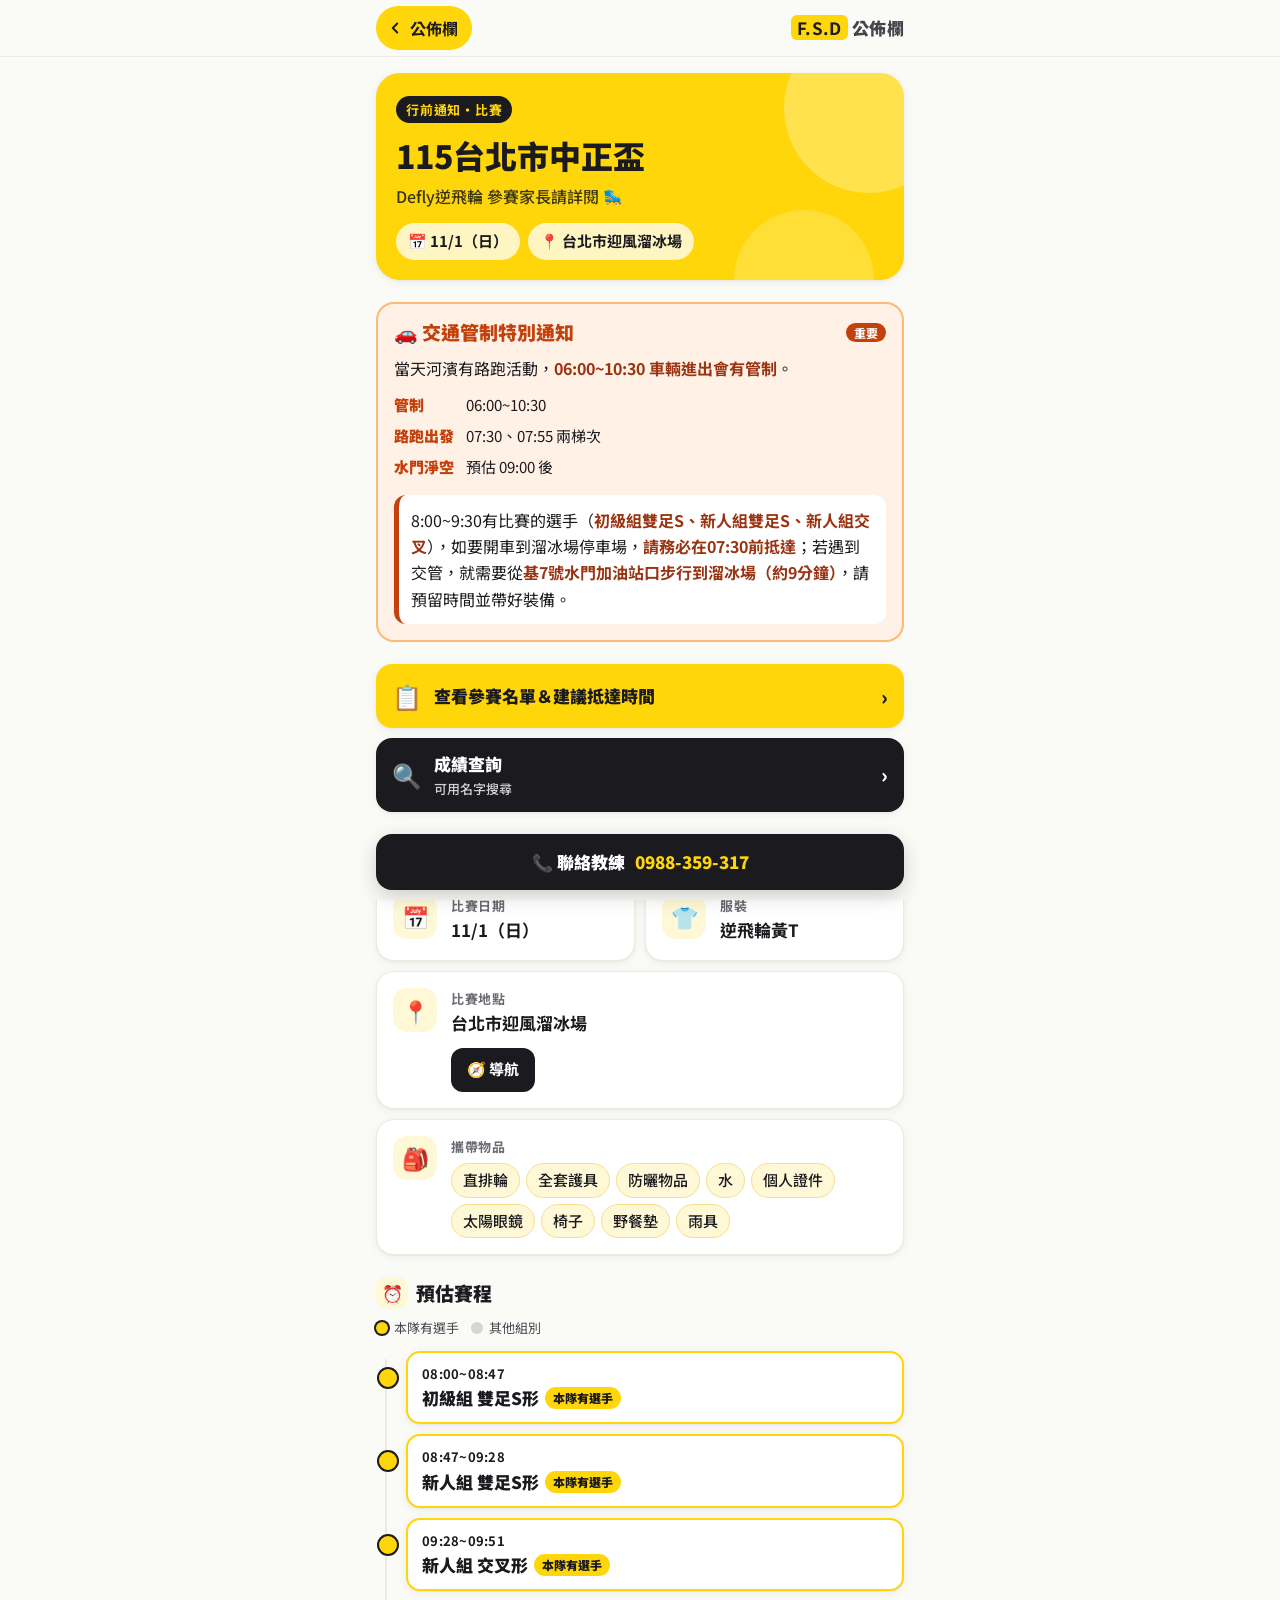
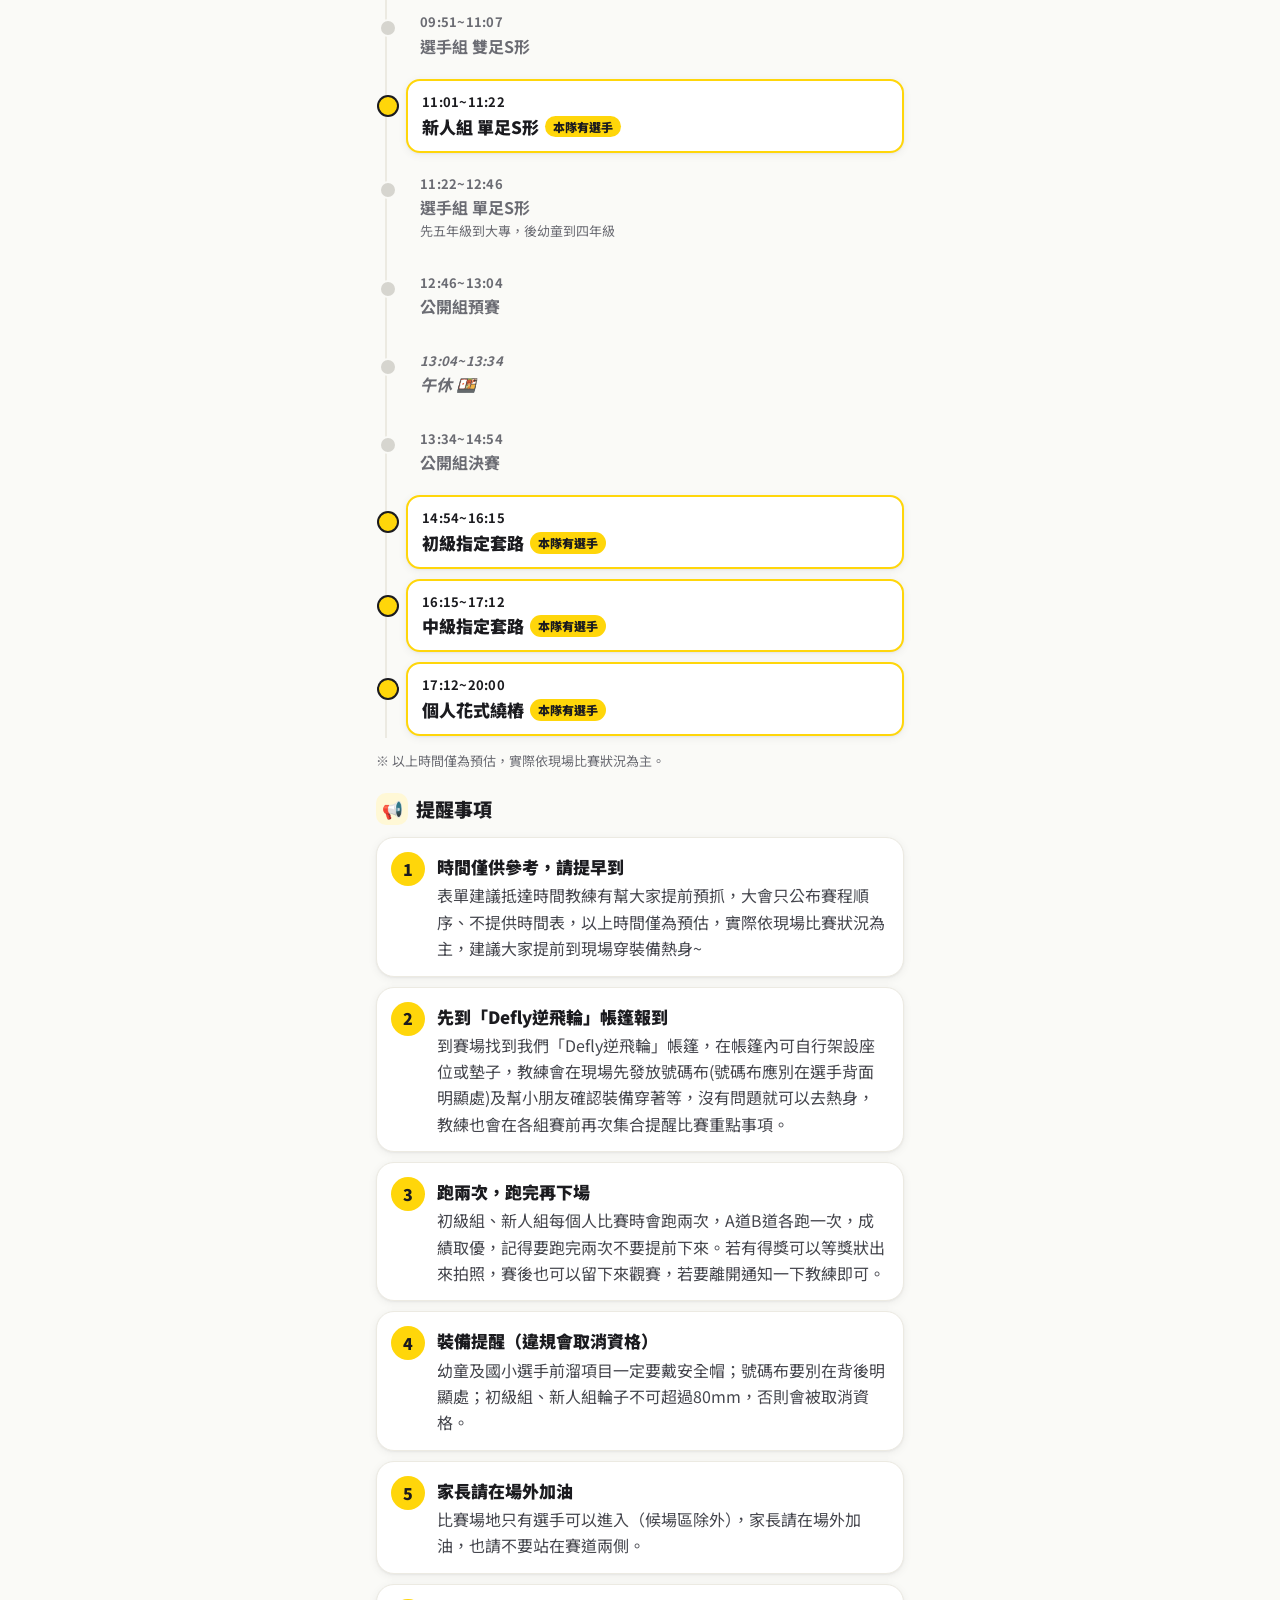
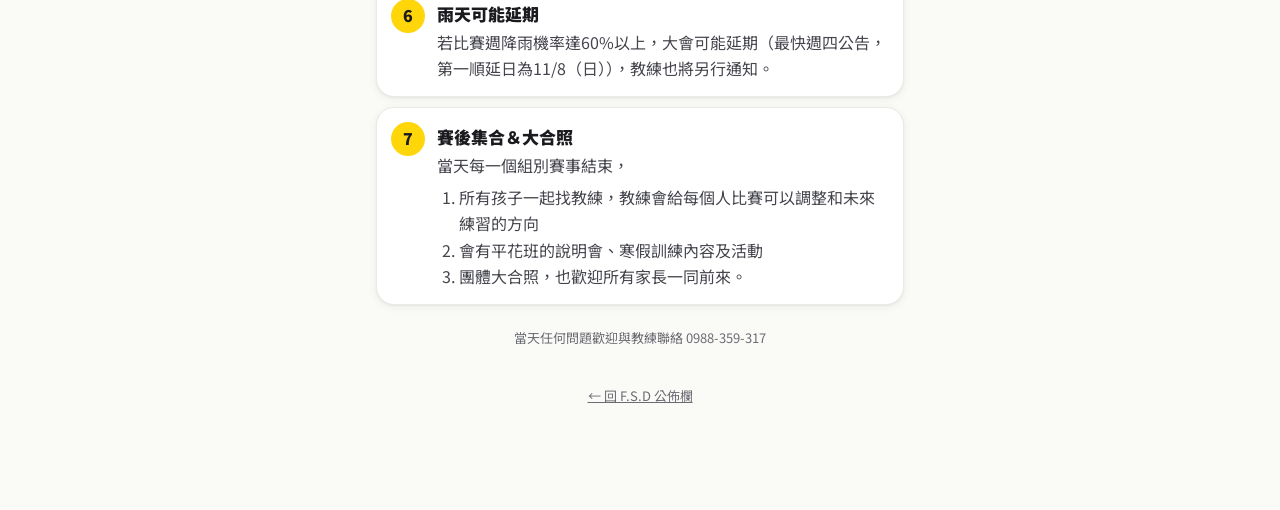
==== notices/2026-11-01-zhongzheng-cup.html @ 72138fc7 "F.S.D 公佈欄 initial site" ====
<!doctype html>
<html lang="zh-Hant-TW">
<head>
<meta charset="utf-8">
<meta name="viewport" content="width=device-width, initial-scale=1, viewport-fit=cover">
<title>115台北市中正盃 行前通知｜F.S.D 公佈欄</title>
<meta name="description" content="11/1（日）台北市迎風溜冰場｜穿逆飛輪黃T｜當天河濱路跑 06:00~10:30 交通管制，早場選手開車請 07:30 前抵達。">
<meta name="theme-color" content="#FFD60A">
<meta property="og:type" content="article">
<meta property="og:site_name" content="F.S.D 公佈欄">
<meta property="og:title" content="115台北市中正盃 行前通知">
<meta property="og:description" content="11/1（日）台北市迎風溜冰場｜穿逆飛輪黃T｜當天河濱路跑 06:00~10:30 交通管制，早場選手開車請 07:30 前抵達。">
<meta property="og:locale" content="zh_TW">
<!--OG_ABS-->
<link rel="preconnect" href="https://fonts.googleapis.com">
<link rel="preconnect" href="https://fonts.gstatic.com" crossorigin>
<link href="https://fonts.googleapis.com/css2?family=Noto+Sans+TC:wght@400;500;700;900&display=swap" rel="stylesheet">
<link rel="stylesheet" href="../assets/style.css">
</head>
<body>
<header class="topbar"><div class="wrap">
  <a class="back" href="../index.html" aria-label="回公佈欄首頁"><svg viewBox="0 0 24 24" fill="none" stroke="currentColor" stroke-width="2.6" stroke-linecap="round" stroke-linejoin="round"><path d="M15 18l-6-6 6-6"/></svg>公佈欄</a>
  <span class="brand"><b>F.S.D</b> 公佈欄</span>
</div></header>

<main class="wrap">
  <div class="hero">
    <span class="eyebrow">行前通知・比賽</span>
    <h1>115台北市中正盃</h1>
    <p class="sub">Defly逆飛輪 參賽家長請詳閱 🛼</p>
    <div class="hero-meta">
      <span class="pill">📅 11/1（日）</span>
      <span class="pill">📍 台北市迎風溜冰場</span>
    </div>
  </div>

  <!-- 交通管制：最緊急，放最上面 -->
  <section class="warn" aria-labelledby="traffic">
    <h2 id="traffic">🚗 交通管制特別通知 <span class="tag">重要</span></h2>
    <p>當天河濱有路跑活動，<strong>06:00~10:30 車輛進出會有管制</strong>。</p>
    <dl class="kv">
      <dt>管制</dt><dd>06:00~10:30</dd>
      <dt>路跑出發</dt><dd>07:30、07:55 兩梯次</dd>
      <dt>水門淨空</dt><dd>預估 09:00 後</dd>
    </dl>
    <div class="hl">
      8:00~9:30有比賽的選手（<strong>初級組雙足S、新人組雙足S、新人組交叉</strong>），如要開車到溜冰場停車場，<strong>請務必在07:30前抵達</strong>；若遇到交管，就需要從<strong>基7號水門加油站口步行到溜冰場（約9分鐘）</strong>，請預留時間並帶好裝備。
    </div>
  </section>

  <section aria-labelledby="links">
    <h2 id="links" class="sr">重要連結</h2>
    <div class="btns">
      <a class="btn btn-y" href="https://tinyurl.com/27fbesbl" target="_blank" rel="noopener"><span class="bi">📋</span><span>查看參賽名單＆建議抵達時間</span><span class="arr">›</span></a>
      <a class="btn btn-d" href="https://raceo.run/competitions/50/results" target="_blank" rel="noopener"><span class="bi">🔍</span><span>成績查詢<small>可用名字搜尋</small></span><span class="arr">›</span></a>
    </div>
  </section>

  <section aria-labelledby="info">
    <h2 id="info" class="sec-title"><span class="ico">ℹ️</span>比賽資訊</h2>
    <div class="info">
      <div class="card"><div class="k">📅</div><div class="body"><div class="lbl">比賽日期</div><div class="val">11/1（日）</div></div></div>
      <div class="card"><div class="k">👕</div><div class="body"><div class="lbl">服裝</div><div class="val">逆飛輪黃T</div></div></div>
      <div class="card wide"><div class="k">📍</div><div class="body"><div class="lbl">比賽地點</div><div class="val">台北市迎風溜冰場</div>
        <a class="mini-btn" href="https://goo.gl/maps/Brc3rs8oGmvjR3W9A" target="_blank" rel="noopener">🧭 導航</a></div></div>
      <div class="card wide"><div class="k">🎒</div><div class="body"><div class="lbl">攜帶物品</div>
        <div class="chips"><span class="chip">直排輪</span><span class="chip">全套護具</span><span class="chip">防曬物品</span><span class="chip">水</span><span class="chip">個人證件</span><span class="chip">太陽眼鏡</span><span class="chip">椅子</span><span class="chip">野餐墊</span><span class="chip">雨具</span></div></div></div>
    </div>
  </section>

  <section aria-labelledby="sched">
    <h2 id="sched" class="sec-title"><span class="ico">⏰</span>預估賽程</h2>
    <div class="legend"><span><i class="dot on"></i>本隊有選手</span><span><i class="dot"></i>其他組別</span></div>
    <ol class="tl">
      <li class="on"><div class="ev"><div class="time">08:00~08:47</div><div class="name">初級組 雙足S形<span class="badge">本隊有選手</span></div></div></li>
      <li class="on"><div class="ev"><div class="time">08:47~09:28</div><div class="name">新人組 雙足S形<span class="badge">本隊有選手</span></div></div></li>
      <li class="on"><div class="ev"><div class="time">09:28~09:51</div><div class="name">新人組 交叉形<span class="badge">本隊有選手</span></div></div></li>
      <li><div class="ev"><div class="time">09:51~11:07</div><div class="name">選手組 雙足S形</div></div></li>
      <li class="on"><div class="ev"><div class="time">11:01~11:22</div><div class="name">新人組 單足S形<span class="badge">本隊有選手</span></div></div></li>
      <li><div class="ev"><div class="time">11:22~12:46</div><div class="name">選手組 單足S形</div><div class="note">先五年級到大專，後幼童到四年級</div></div></li>
      <li><div class="ev"><div class="time">12:46~13:04</div><div class="name">公開組預賽</div></div></li>
      <li class="break"><div class="ev"><div class="time">13:04~13:34</div><div class="name">午休 🍱</div></div></li>
      <li><div class="ev"><div class="time">13:34~14:54</div><div class="name">公開組決賽</div></div></li>
      <li class="on"><div class="ev"><div class="time">14:54~16:15</div><div class="name">初級指定套路<span class="badge">本隊有選手</span></div></div></li>
      <li class="on"><div class="ev"><div class="time">16:15~17:12</div><div class="name">中級指定套路<span class="badge">本隊有選手</span></div></div></li>
      <li class="on"><div class="ev"><div class="time">17:12~20:00</div><div class="name">個人花式繞樁<span class="badge">本隊有選手</span></div></div></li>
    </ol>
    <p class="fine">※ 以上時間僅為預估，實際依現場比賽狀況為主。</p>
  </section>

  <section aria-labelledby="rem">
    <h2 id="rem" class="sec-title"><span class="ico">📢</span>提醒事項</h2>
    <ol class="rem">
      <li><span class="n">1</span><div><h3>時間僅供參考，請提早到</h3><p>表單建議抵達時間教練有幫大家提前預抓，大會只公布賽程順序、不提供時間表，以上時間僅為預估，實際依現場比賽狀況為主，建議大家提前到現場穿裝備熱身~</p></div></li>
      <li><span class="n">2</span><div><h3>先到「Defly逆飛輪」帳篷報到</h3><p>到賽場找到我們「Defly逆飛輪」帳篷，在帳篷內可自行架設座位或墊子，教練會在現場先發放號碼布(號碼布應別在選手背面明顯處)及幫小朋友確認裝備穿著等，沒有問題就可以去熱身，教練也會在各組賽前再次集合提醒比賽重點事項。</p></div></li>
      <li><span class="n">3</span><div><h3>跑兩次，跑完再下場</h3><p>初級組、新人組每個人比賽時會跑兩次，A道B道各跑一次，成績取優，記得要跑完兩次不要提前下來。若有得獎可以等獎狀出來拍照，賽後也可以留下來觀賽，若要離開通知一下教練即可。</p></div></li>
      <li><span class="n">4</span><div><h3>裝備提醒（違規會取消資格）</h3><p>幼童及國小選手前溜項目一定要戴安全帽；號碼布要別在背後明顯處；初級組、新人組輪子不可超過80mm，否則會被取消資格。</p></div></li>
      <li><span class="n">5</span><div><h3>家長請在場外加油</h3><p>比賽場地只有選手可以進入（候場區除外），家長請在場外加油，也請不要站在賽道兩側。</p></div></li>
      <li><span class="n">6</span><div><h3>雨天可能延期</h3><p>若比賽週降雨機率達60%以上，大會可能延期（最快週四公告，第一順延日為11/8（日）），教練也將另行通知。</p></div></li>
      <li><span class="n">7</span><div><h3>賽後集合＆大合照</h3><p>當天每一個組別賽事結束，</p><ol><li>所有孩子一起找教練，教練會給每個人比賽可以調整和未來練習的方向</li><li>會有平花班的說明會、寒假訓練內容及活動</li><li>團體大合照，也歡迎所有家長一同前來。</li></ol></div></li>
    </ol>
  </section>

  <p class="fine" style="text-align:center">當天任何問題歡迎與教練聯絡 0988-359-317</p>
  <footer><a href="../index.html">← 回 F.S.D 公佈欄</a></footer>
</main>

<div class="callbar"><a href="tel:0988359317">📞 聯絡教練 <span>0988-359-317</span></a></div>
</body>
</html>
---- assets/style.css ----
/* F.S.D 公佈欄 — shared styles (mobile-first) */
:root{
  --y:#FFD60A; --y2:#FFE866; --y-soft:#FFF8D6; --ink:#1B1B1F; --ink2:#45464D; --muted:#6B6C73;
  --bg:#FAFAF7; --card:#fff; --line:#ECEAE2; --warn:#C2410C; --warn-bg:#FFF1E6; --warn-line:#FDBA74;
  --r:18px; --shadow:0 2px 10px rgba(27,27,31,.06),0 1px 2px rgba(27,27,31,.05);
}
*{box-sizing:border-box}
html{-webkit-text-size-adjust:100%}
body{margin:0;font-family:"Noto Sans TC",-apple-system,"PingFang TC","Microsoft JhengHei",sans-serif;
  background:var(--bg);color:var(--ink);line-height:1.65;font-size:16px;padding-bottom:96px}
a{color:inherit}
.wrap{max-width:560px;margin:0 auto;padding:0 16px}
h1,h2,h3{line-height:1.3;margin:0}
.sr{position:absolute;width:1px;height:1px;overflow:hidden;clip:rect(0 0 0 0)}

/* top bar */
.topbar{position:sticky;top:0;z-index:20;background:rgba(250,250,247,.92);backdrop-filter:blur(8px);
  -webkit-backdrop-filter:blur(8px);border-bottom:1px solid var(--line)}
.topbar .wrap{display:flex;align-items:center;gap:10px;height:56px}
.back{display:inline-flex;align-items:center;gap:6px;text-decoration:none;font-weight:700;
  min-height:44px;padding:0 14px 0 10px;border-radius:999px;background:var(--y);color:var(--ink)}
.back svg{width:18px;height:18px}
.brand{font-weight:900;letter-spacing:.02em;font-size:17px;margin-left:auto;color:var(--ink2)}
.brand b{background:var(--y);padding:0 6px;border-radius:6px;color:var(--ink)}

/* hero */
.hero{margin:16px 0;background:var(--y);border-radius:24px;padding:22px 20px 20px;position:relative;overflow:hidden;box-shadow:var(--shadow)}
.hero:after{content:"";position:absolute;right:-50px;top:-50px;width:170px;height:170px;border-radius:50%;
  background:rgba(255,255,255,.28)}
.hero:before{content:"";position:absolute;right:30px;bottom:-70px;width:140px;height:140px;border-radius:50%;
  background:rgba(255,255,255,.18)}
.hero>*{position:relative;z-index:1}
.eyebrow{display:inline-block;font-size:13px;font-weight:700;background:var(--ink);color:var(--y);
  padding:3px 10px;border-radius:999px;letter-spacing:.06em}
.hero h1{font-size:28px;font-weight:900;margin:12px 0 6px}
.hero .sub{font-weight:500;color:#3a3510;margin:0}
.hero-meta{display:flex;flex-wrap:wrap;gap:8px;margin-top:14px}
.pill{display:inline-flex;align-items:center;gap:6px;background:rgba(255,255,255,.75);border-radius:999px;
  padding:6px 12px;font-weight:700;font-size:15px}

/* sections */
section{margin:22px 0}
.sec-title{display:flex;align-items:center;gap:8px;font-size:19px;font-weight:900;margin:0 0 12px}
.sec-title .ico{width:32px;height:32px;display:grid;place-items:center;border-radius:10px;background:var(--y-soft);font-size:17px}
.card{background:var(--card);border:1px solid var(--line);border-radius:var(--r);padding:16px;box-shadow:var(--shadow)}

/* info grid */
.info{display:grid;gap:10px}
.info .card{display:flex;gap:14px;align-items:flex-start}
.info .k{flex:0 0 auto;width:44px;height:44px;border-radius:14px;background:var(--y-soft);display:grid;place-items:center;font-size:22px}
.info .lbl{font-size:13px;color:var(--muted);font-weight:700;letter-spacing:.04em}
.info .val{font-size:17px;font-weight:700}
.info .body{flex:1;min-width:0}
.chips{display:flex;flex-wrap:wrap;gap:6px;margin-top:6px}
.chip{background:var(--y-soft);border:1px solid #F5E08A;border-radius:999px;padding:4px 11px;font-size:15px;font-weight:500}
.mini-btn{display:inline-flex;align-items:center;justify-content:center;gap:6px;margin-top:10px;min-height:44px;
  padding:0 16px;border-radius:12px;background:var(--ink);color:#fff;text-decoration:none;font-weight:700;font-size:15px}

/* big buttons */
.btns{display:grid;gap:10px}
.btn{display:flex;align-items:center;gap:12px;min-height:64px;padding:12px 16px;border-radius:16px;text-decoration:none;
  font-weight:900;font-size:17px;box-shadow:var(--shadow)}
.btn small{display:block;font-weight:500;font-size:13px;opacity:.8}
.btn .bi{font-size:24px}
.btn .arr{margin-left:auto;font-size:20px}
.btn-y{background:var(--y);color:var(--ink)}
.btn-d{background:var(--ink);color:#fff}

/* warning */
.warn{background:var(--warn-bg);border:2px solid var(--warn-line);border-radius:var(--r);padding:16px;}
.warn h2{color:var(--warn);font-size:19px;font-weight:900;display:flex;gap:8px;align-items:center}
.warn .tag{display:inline-block;background:var(--warn);color:#fff;font-size:12px;font-weight:700;padding:2px 8px;border-radius:999px;margin-left:auto;white-space:nowrap}
.warn p{margin:10px 0 0}
.warn .hl{background:#fff;border-radius:12px;padding:12px;margin-top:12px;border-left:5px solid var(--warn)}
.warn strong{color:#9A3412}
.kv{display:grid;grid-template-columns:auto 1fr;gap:6px 12px;margin-top:12px;font-size:15px}
.kv dt{font-weight:900;color:var(--warn)}
.kv dd{margin:0}

/* timeline */
.legend{display:flex;gap:12px;flex-wrap:wrap;font-size:13px;color:var(--ink2);margin:-4px 0 12px}
.legend span{display:inline-flex;align-items:center;gap:6px}
.dot{width:12px;height:12px;border-radius:50%;display:inline-block;background:#D6D5CF}
.dot.on{background:var(--y);box-shadow:0 0 0 2px var(--ink)}
.tl{list-style:none;margin:0;padding:0;position:relative}
.tl:before{content:"";position:absolute;left:9px;top:8px;bottom:8px;width:2px;background:var(--line)}
.tl li{position:relative;padding:0 0 10px 30px}
.tl li:before{content:"";position:absolute;left:3px;top:18px;width:14px;height:14px;border-radius:50%;background:#D6D5CF;border:2px solid var(--bg)}
.tl .ev{border-radius:14px;padding:10px 14px;background:transparent;color:var(--muted)}
.tl .time{font-variant-numeric:tabular-nums;font-size:13px;font-weight:700;letter-spacing:.02em}
.tl .name{font-weight:700;font-size:16px}
.tl .note{font-size:13px}
.tl li.on:before{background:var(--y);box-shadow:0 0 0 2px var(--ink);border-color:var(--y)}
.tl li.on .ev{background:#fff;border:2px solid var(--y);color:var(--ink);box-shadow:var(--shadow)}
.tl li.on .name{font-size:17px;font-weight:900}
.tl .badge{display:inline-block;margin-left:6px;vertical-align:2px;font-size:12px;font-weight:900;background:var(--y);color:var(--ink);padding:1px 8px;border-radius:999px}
.tl li.break .ev{font-style:italic}
.fine{font-size:13px;color:var(--muted);margin-top:4px}

/* reminders */
.rem{list-style:none;padding:0;margin:0;display:grid;gap:10px}
.rem>li{display:flex;gap:12px;background:#fff;border:1px solid var(--line);border-radius:var(--r);padding:14px;box-shadow:var(--shadow)}
.rem .n{flex:0 0 auto;width:34px;height:34px;border-radius:50%;background:var(--y);font-weight:900;display:grid;place-items:center}
.rem h3{font-size:17px;font-weight:900;margin:4px 0 4px}
.rem p{margin:0;color:var(--ink2)}
.rem ol{margin:6px 0 0;padding-left:1.4em;color:var(--ink2)}

/* sticky call */
.callbar{position:fixed;left:0;right:0;bottom:0;z-index:30;padding:10px 16px calc(10px + env(safe-area-inset-bottom));
  background:linear-gradient(to top,var(--bg) 70%,rgba(250,250,247,0))}
.callbar a{max-width:528px;margin:0 auto;display:flex;align-items:center;justify-content:center;gap:10px;min-height:56px;border-radius:16px;
  background:var(--ink);color:#fff;text-decoration:none;font-weight:900;font-size:17px;box-shadow:0 6px 20px rgba(0,0,0,.18)}
.callbar a span{color:var(--y)}

footer{text-align:center;color:var(--muted);font-size:13px;padding:24px 0 8px}

/* home: notice list */
.home-hero{margin:16px 0 8px;background:var(--y);border-radius:24px;padding:24px 20px;position:relative;overflow:hidden;box-shadow:var(--shadow)}
.home-hero:after{content:"";position:absolute;right:-40px;top:-60px;width:180px;height:180px;border-radius:50%;background:rgba(255,255,255,.3)}
.home-hero>*{position:relative;z-index:1}
.home-hero h1{font-size:32px;font-weight:900;letter-spacing:.02em}
.home-hero p{margin:6px 0 0;font-weight:500;color:#3a3510}
.filters{display:flex;gap:8px;overflow-x:auto;padding:4px 0 6px;margin:14px 0 4px;scrollbar-width:none}
.filters button{flex:0 0 auto;min-height:40px;padding:0 16px;border-radius:999px;border:1px solid var(--line);background:#fff;
  font:inherit;font-weight:700;font-size:15px;color:var(--ink2);cursor:pointer}
.filters button[aria-pressed="true"]{background:var(--ink);color:#fff;border-color:var(--ink)}
.list{display:grid;gap:12px;margin-top:8px}
.item{display:block;text-decoration:none;background:#fff;border:1px solid var(--line);border-radius:var(--r);padding:16px;box-shadow:var(--shadow);position:relative}
.item:active{transform:scale(.99)}
.item .row{display:flex;align-items:center;gap:8px;flex-wrap:wrap}
.item time{font-size:14px;font-weight:700;color:var(--ink2);font-variant-numeric:tabular-nums}
.cat{font-size:12px;font-weight:900;padding:2px 10px;border-radius:999px;background:var(--y);color:var(--ink)}
.cat.活動{background:#DCFCE7;color:#14532D}
.cat.公告{background:#E0E7FF;color:#1E1B4B}
.new{font-size:12px;font-weight:900;color:#fff;background:var(--warn);padding:2px 8px;border-radius:999px}
.item h2{font-size:19px;font-weight:900;margin:8px 0 4px}
.item p{margin:0;color:var(--ink2);font-size:15px}
.item .more{display:inline-flex;margin-top:10px;font-weight:900;font-size:15px;border-bottom:3px solid var(--y)}
.item.past{opacity:.72}
.empty{text-align:center;color:var(--muted);padding:30px 0}
@media (min-width:480px){.hero h1{font-size:32px}.info{grid-template-columns:1fr 1fr}.info .wide{grid-column:1/-1}}
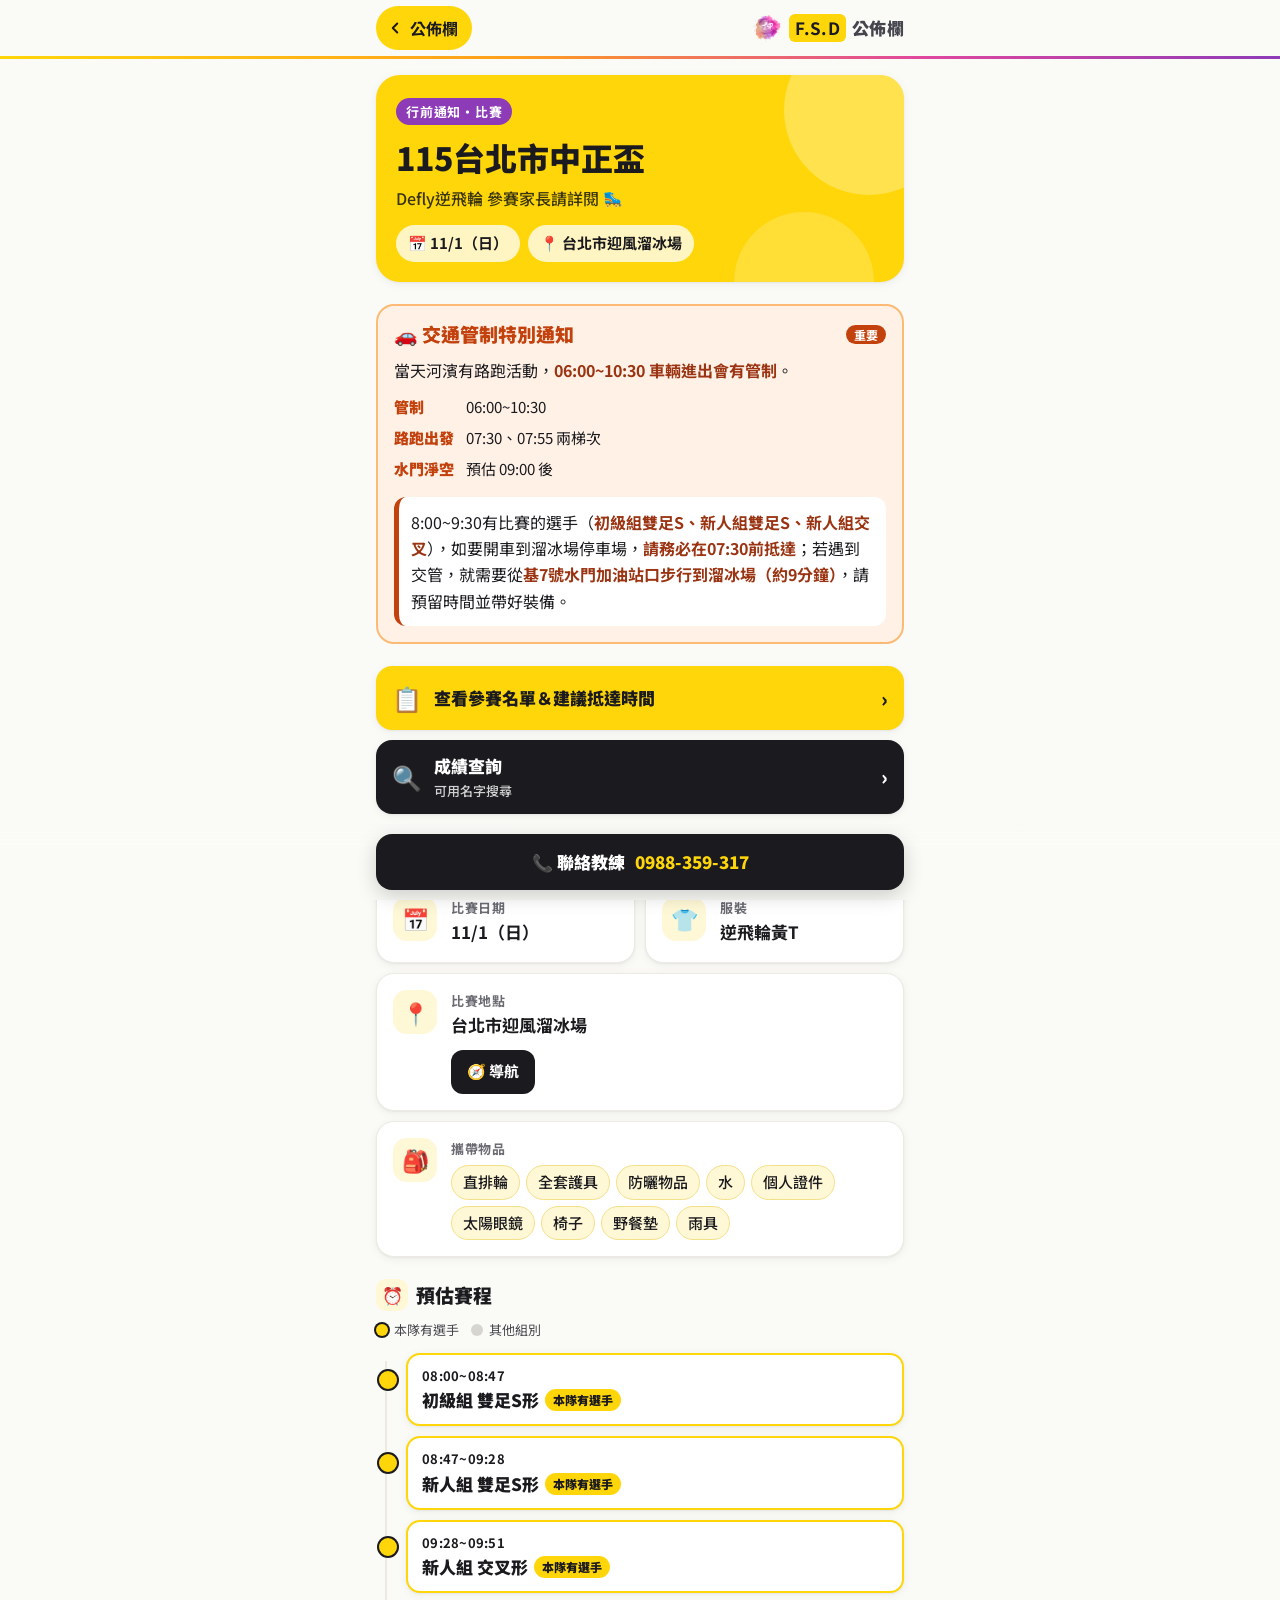
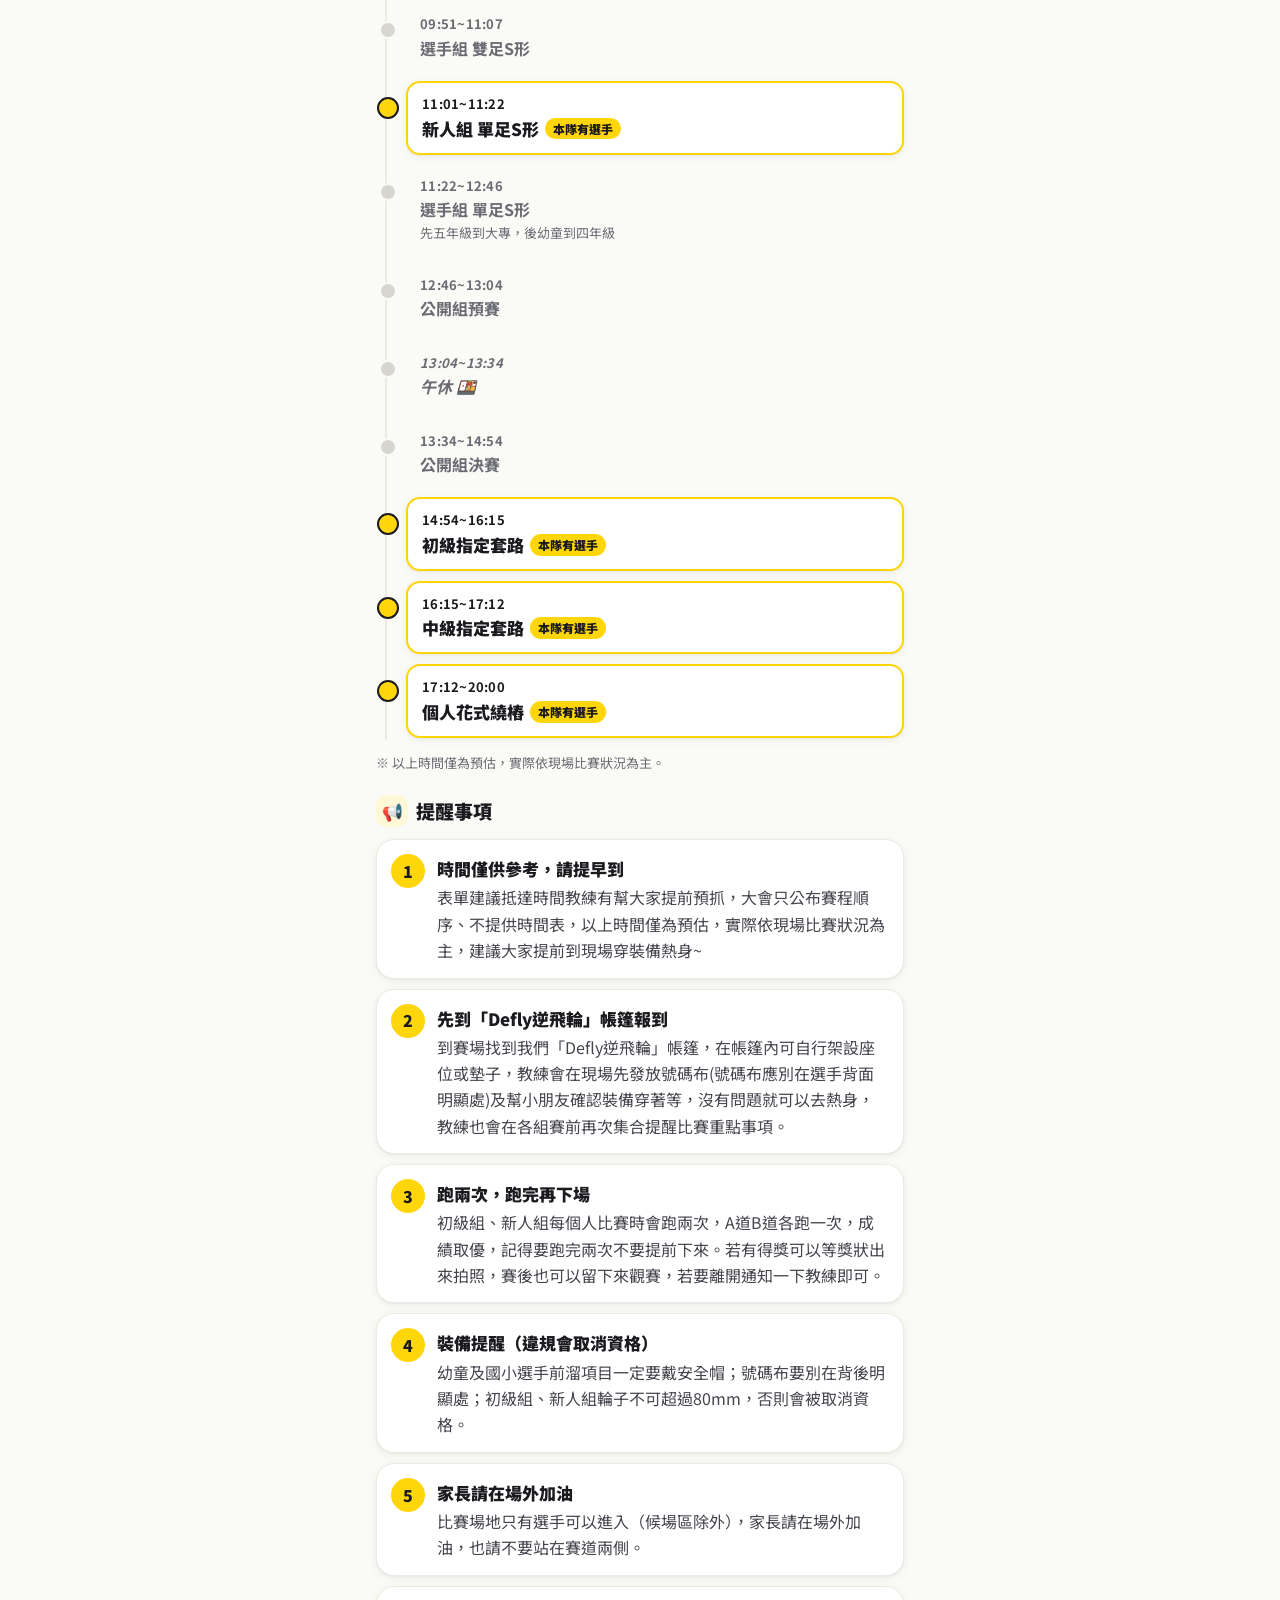
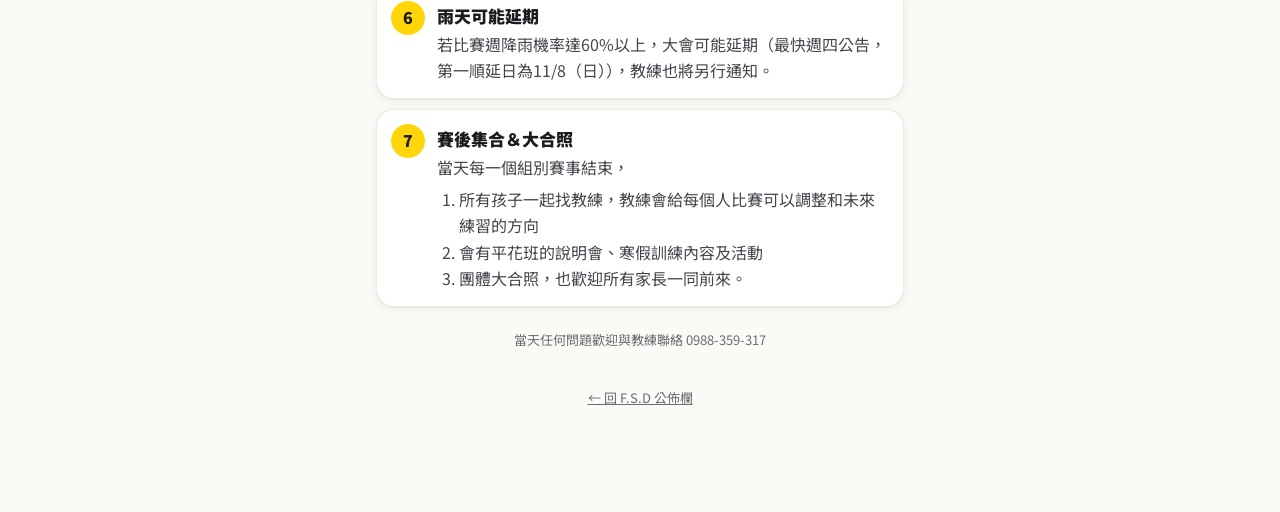
==== commit cec307df: "Add logo, team photo, OG image, purple/pink accents" ====
--- a/notices/2026-11-01-zhongzheng-cup.html
+++ b/notices/2026-11-01-zhongzheng-cup.html
@@ -15,12 +15,18 @@
 <link rel="preconnect" href="https://fonts.googleapis.com">
 <link rel="preconnect" href="https://fonts.gstatic.com" crossorigin>
 <link href="https://fonts.googleapis.com/css2?family=Noto+Sans+TC:wght@400;500;700;900&display=swap" rel="stylesheet">
+<meta property="og:image" content="../assets/og.jpg">
+<meta property="og:image:width" content="1200">
+<meta property="og:image:height" content="630">
+<link rel="icon" href="../favicon.ico" sizes="any">
+<link rel="icon" type="image/png" sizes="32x32" href="../assets/favicon-32.png">
+<link rel="apple-touch-icon" href="../assets/apple-touch-icon.png">
 <link rel="stylesheet" href="../assets/style.css">
 </head>
 <body>
 <header class="topbar"><div class="wrap">
   <a class="back" href="../index.html" aria-label="回公佈欄首頁"><svg viewBox="0 0 24 24" fill="none" stroke="currentColor" stroke-width="2.6" stroke-linecap="round" stroke-linejoin="round"><path d="M15 18l-6-6 6-6"/></svg>公佈欄</a>
-  <span class="brand"><b>F.S.D</b> 公佈欄</span>
+  <span class="brand"><img src="../assets/logo-192.png" alt="" width="34" height="34"><b>F.S.D</b> 公佈欄</span>
 </div></header>
 
 <main class="wrap">
--- a/assets/style.css
+++ b/assets/style.css
@@ -2,6 +2,7 @@
 :root{
   --y:#FFD60A; --y2:#FFE866; --y-soft:#FFF8D6; --ink:#1B1B1F; --ink2:#45464D; --muted:#6B6C73;
   --bg:#FAFAF7; --card:#fff; --line:#ECEAE2; --warn:#C2410C; --warn-bg:#FFF1E6; --warn-line:#FDBA74;
+  --p:#8E3BB8; --pk:#D9468F; --p-soft:#F6ECFB; --grad:linear-gradient(90deg,#FFD60A,#FF9F1C 40%,#E0479E 72%,#8E3BB8);
   --r:18px; --shadow:0 2px 10px rgba(27,27,31,.06),0 1px 2px rgba(27,27,31,.05);
 }
 *{box-sizing:border-box}
@@ -139,3 +140,33 @@
 .item.past{opacity:.72}
 .empty{text-align:center;color:var(--muted);padding:30px 0}
 @media (min-width:480px){.hero h1{font-size:32px}.info{grid-template-columns:1fr 1fr}.info .wide{grid-column:1/-1}}
+
+/* ---- logo / photo additions ---- */
+.brand{display:inline-flex;align-items:center;gap:6px}
+.brand img{width:34px;height:34px}
+.topbar{border-bottom:0}
+.topbar:after{content:"";display:block;height:3px;background:var(--grad)}
+.site-head{display:flex;align-items:center;gap:14px;padding:18px 0 10px}
+.site-head img{width:84px;height:84px;flex:0 0 auto;filter:drop-shadow(0 3px 8px rgba(142,59,184,.25))}
+.site-head h1{font-size:30px;font-weight:900;letter-spacing:.02em}
+.site-head h1 b{background:var(--y);padding:0 8px;border-radius:8px;box-decoration-break:clone}
+.site-head p{margin:4px 0 0;color:var(--ink2);font-weight:500;font-size:15px}
+.site-head .team{display:inline-block;font-size:12px;font-weight:900;letter-spacing:.06em;color:#fff;background:var(--p);padding:2px 10px;border-radius:999px;margin-bottom:4px}
+.photo{position:relative;margin:6px 0 4px;border-radius:22px;overflow:hidden;box-shadow:0 8px 24px rgba(27,27,31,.14);aspect-ratio:16/9;background:#eee}
+.photo img{display:block;width:100%;height:100%;object-fit:cover}
+.photo:after{content:"";position:absolute;inset:0;background:linear-gradient(0deg,rgba(30,12,40,.55),rgba(30,12,40,0) 45%)}
+.photo figcaption{position:absolute;left:14px;bottom:12px;z-index:1;color:#fff;font-weight:900;font-size:16px;display:flex;align-items:center;gap:8px;text-shadow:0 1px 6px rgba(0,0,0,.4)}
+.photo figcaption i{display:inline-block;width:10px;height:10px;border-radius:50%;background:var(--y);box-shadow:0 0 0 3px rgba(255,214,10,.35)}
+.photo .bar{position:absolute;left:0;right:0;bottom:0;height:5px;background:var(--grad);z-index:1}
+.sec-h{font-size:18px;font-weight:900;margin:22px 0 0;display:flex;align-items:center;gap:8px}
+.sec-h:before{content:"";width:6px;height:20px;border-radius:3px;background:var(--grad)}
+.filters button[aria-pressed="true"]{background:var(--p);border-color:var(--p)}
+.cat.比賽{background:var(--y);color:var(--ink)}
+.new{background:var(--pk)}
+.item{border-left:5px solid var(--y)}
+.item.活動{border-left-color:var(--pk)}
+.item .more{border-bottom-color:var(--pk)}
+.hero .eyebrow{background:var(--p);color:#fff}
+.site-head{padding:16px 0 4px;gap:10px}
+.site-head img{width:96px;height:96px;margin-left:-6px}
+.tagline{margin:0 0 12px;color:var(--ink2);font-weight:500;font-size:15px}
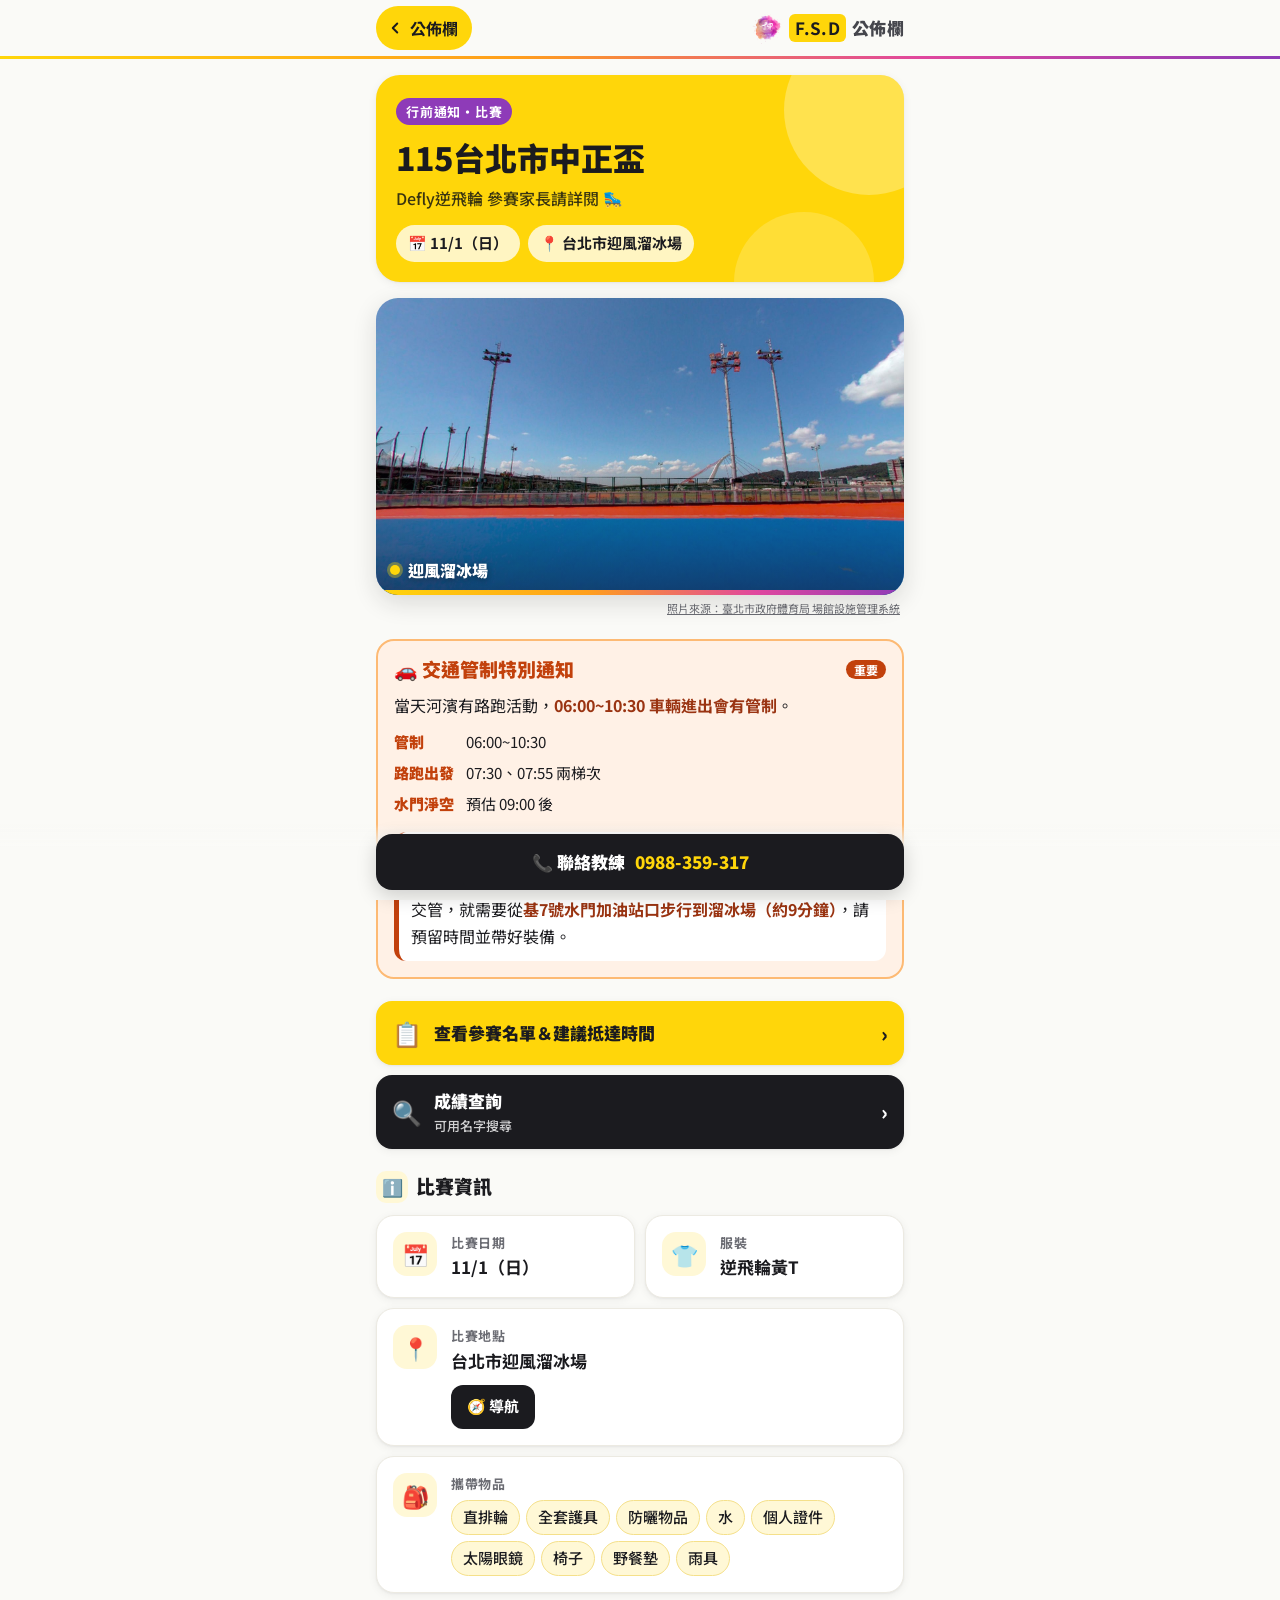
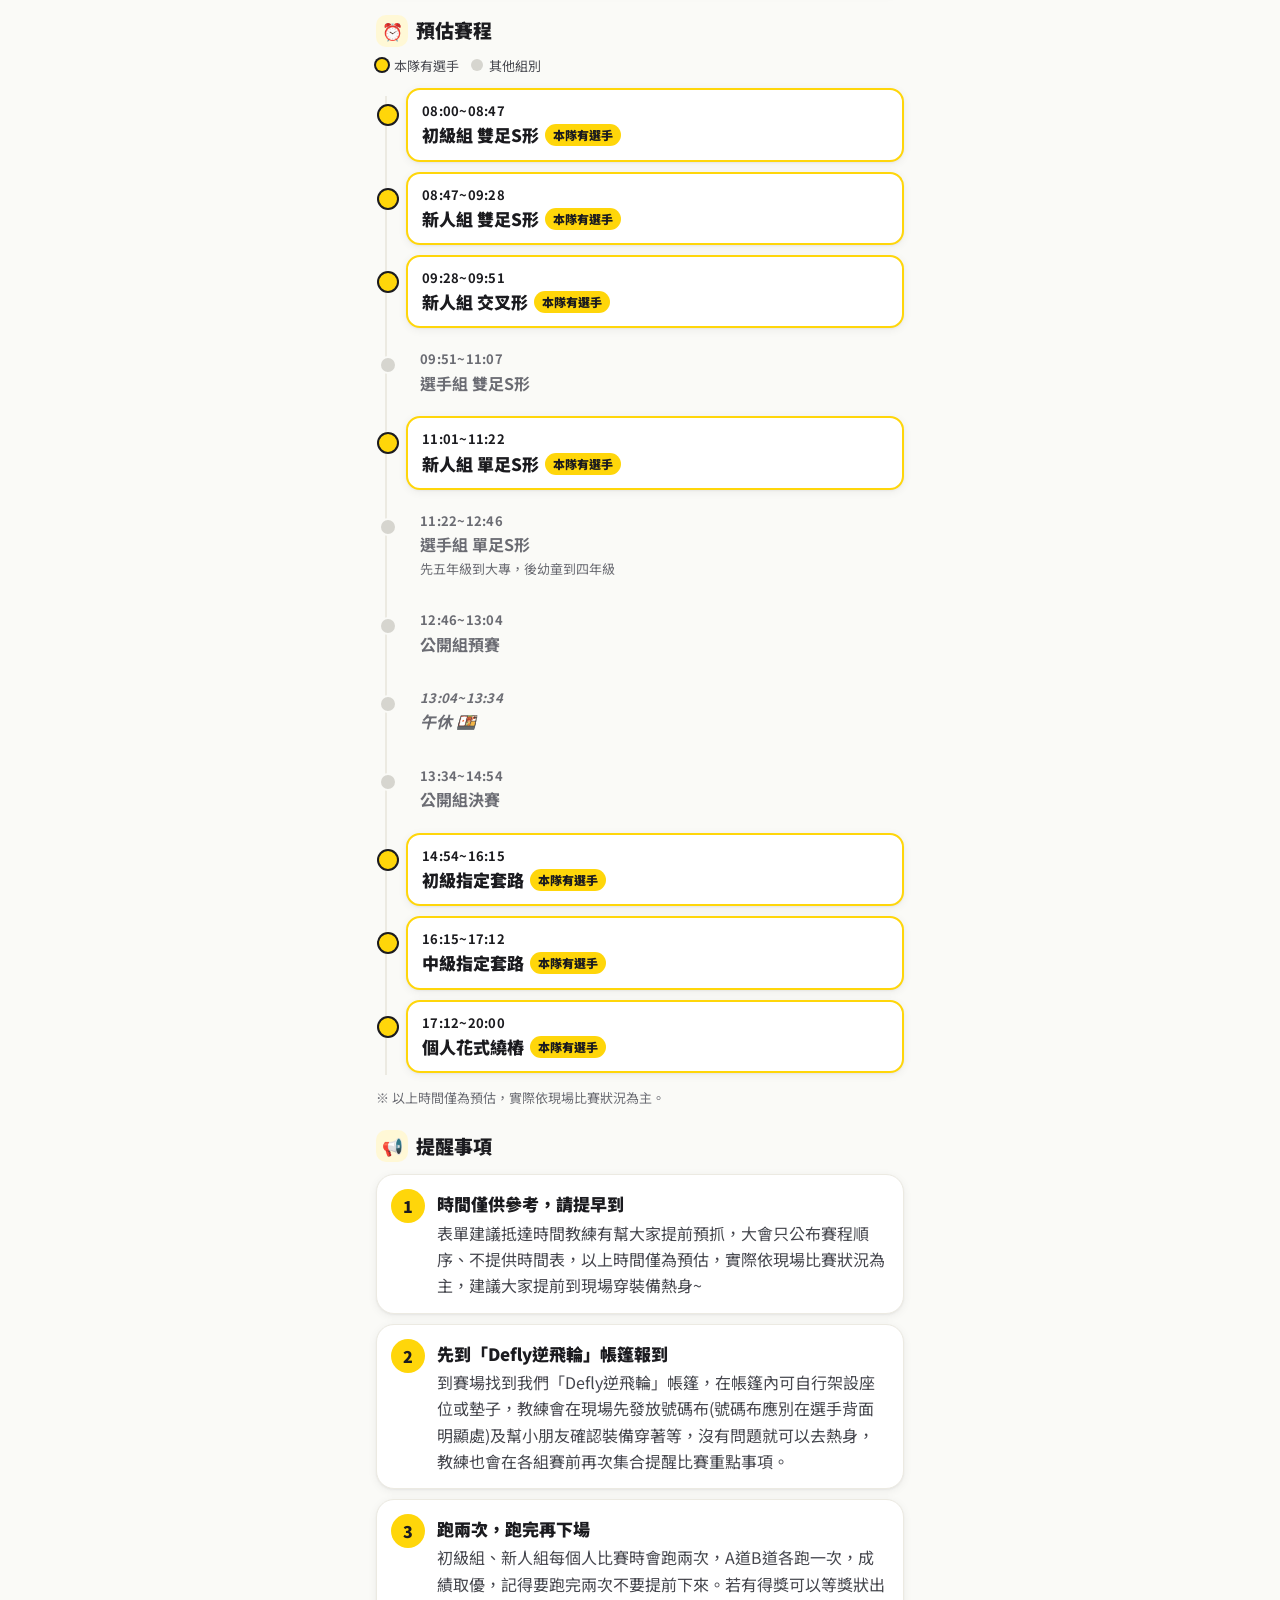
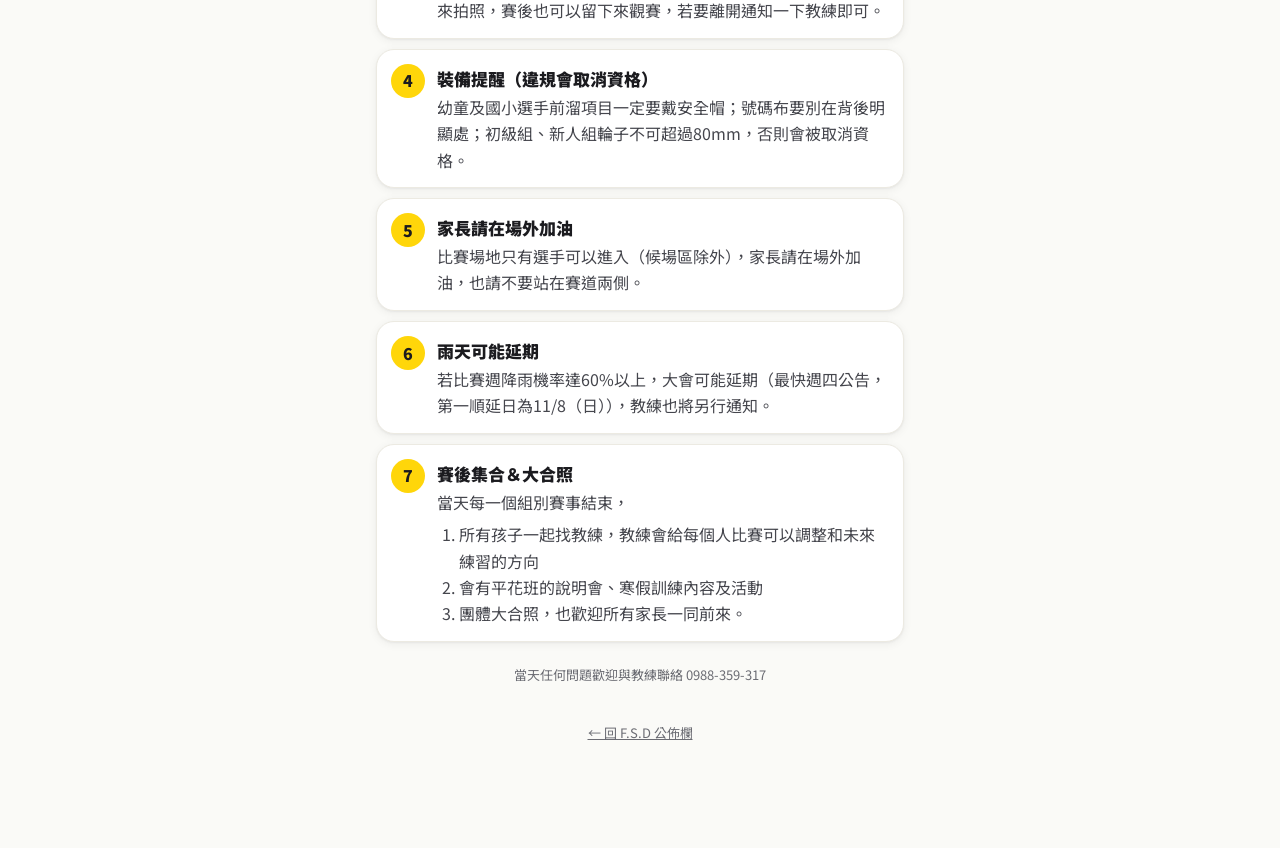
==== commit 06f524c8: "Update F.S.D 公佈欄" ====
--- a/notices/2026-11-01-zhongzheng-cup.html
+++ b/notices/2026-11-01-zhongzheng-cup.html
@@ -11,11 +11,11 @@
 <meta property="og:title" content="115台北市中正盃 行前通知">
 <meta property="og:description" content="11/1（日）台北市迎風溜冰場｜穿逆飛輪黃T｜當天河濱路跑 06:00~10:30 交通管制，早場選手開車請 07:30 前抵達。">
 <meta property="og:locale" content="zh_TW">
-<!--OG_ABS-->
+<meta property="og:url" content="https://wayneking66.github.io/fsd-board/notices/2026-11-01-zhongzheng-cup.html"><!--OG_ABS-->
 <link rel="preconnect" href="https://fonts.googleapis.com">
 <link rel="preconnect" href="https://fonts.gstatic.com" crossorigin>
 <link href="https://fonts.googleapis.com/css2?family=Noto+Sans+TC:wght@400;500;700;900&display=swap" rel="stylesheet">
-<meta property="og:image" content="../assets/og.jpg">
+<meta property="og:image" content="https://wayneking66.github.io/fsd-board/assets/og.jpg">
 <meta property="og:image:width" content="1200">
 <meta property="og:image:height" content="630">
 <link rel="icon" href="../favicon.ico" sizes="any">
@@ -39,6 +39,10 @@
       <span class="pill">📍 台北市迎風溜冰場</span>
     </div>
   </div>
+  <!--BANNER-->
+  <figure class="photo venue"><img src="../assets/venue-yingfeng.jpg" alt="迎風溜冰場" width="1600" height="900"><figcaption><i></i>迎風溜冰場</figcaption><span class="bar"></span></figure>
+  <p class="credit"><a href="https://vbs.sports.taipei/venues/?K=386" target="_blank" rel="noopener">照片來源：臺北市政府體育局 場館設施管理系統</a></p>
+  <!--/BANNER-->
 
   <!-- 交通管制：最緊急，放最上面 -->
   <section class="warn" aria-labelledby="traffic">
--- a/assets/style.css
+++ b/assets/style.css
@@ -170,3 +170,11 @@
 .site-head{padding:16px 0 4px;gap:10px}
 .site-head img{width:96px;height:96px;margin-left:-6px}
 .tagline{margin:0 0 12px;color:var(--ink2);font-weight:500;font-size:15px}
+/* notice banner photo + home card thumbnails */
+.photo.venue{margin:0 0 4px}
+.credit{margin:4px 4px 0;font-size:11px;color:var(--muted);text-align:right}
+.credit a{color:inherit}
+.item.has-img{padding-top:0;overflow:hidden}
+.item .thumb{display:block;margin:0 -16px 12px -16px;aspect-ratio:16/7;overflow:hidden;background:#eee}
+.item .thumb img{display:block;width:100%;height:100%;object-fit:cover}
+.item .thumb img{object-position:center 80%}
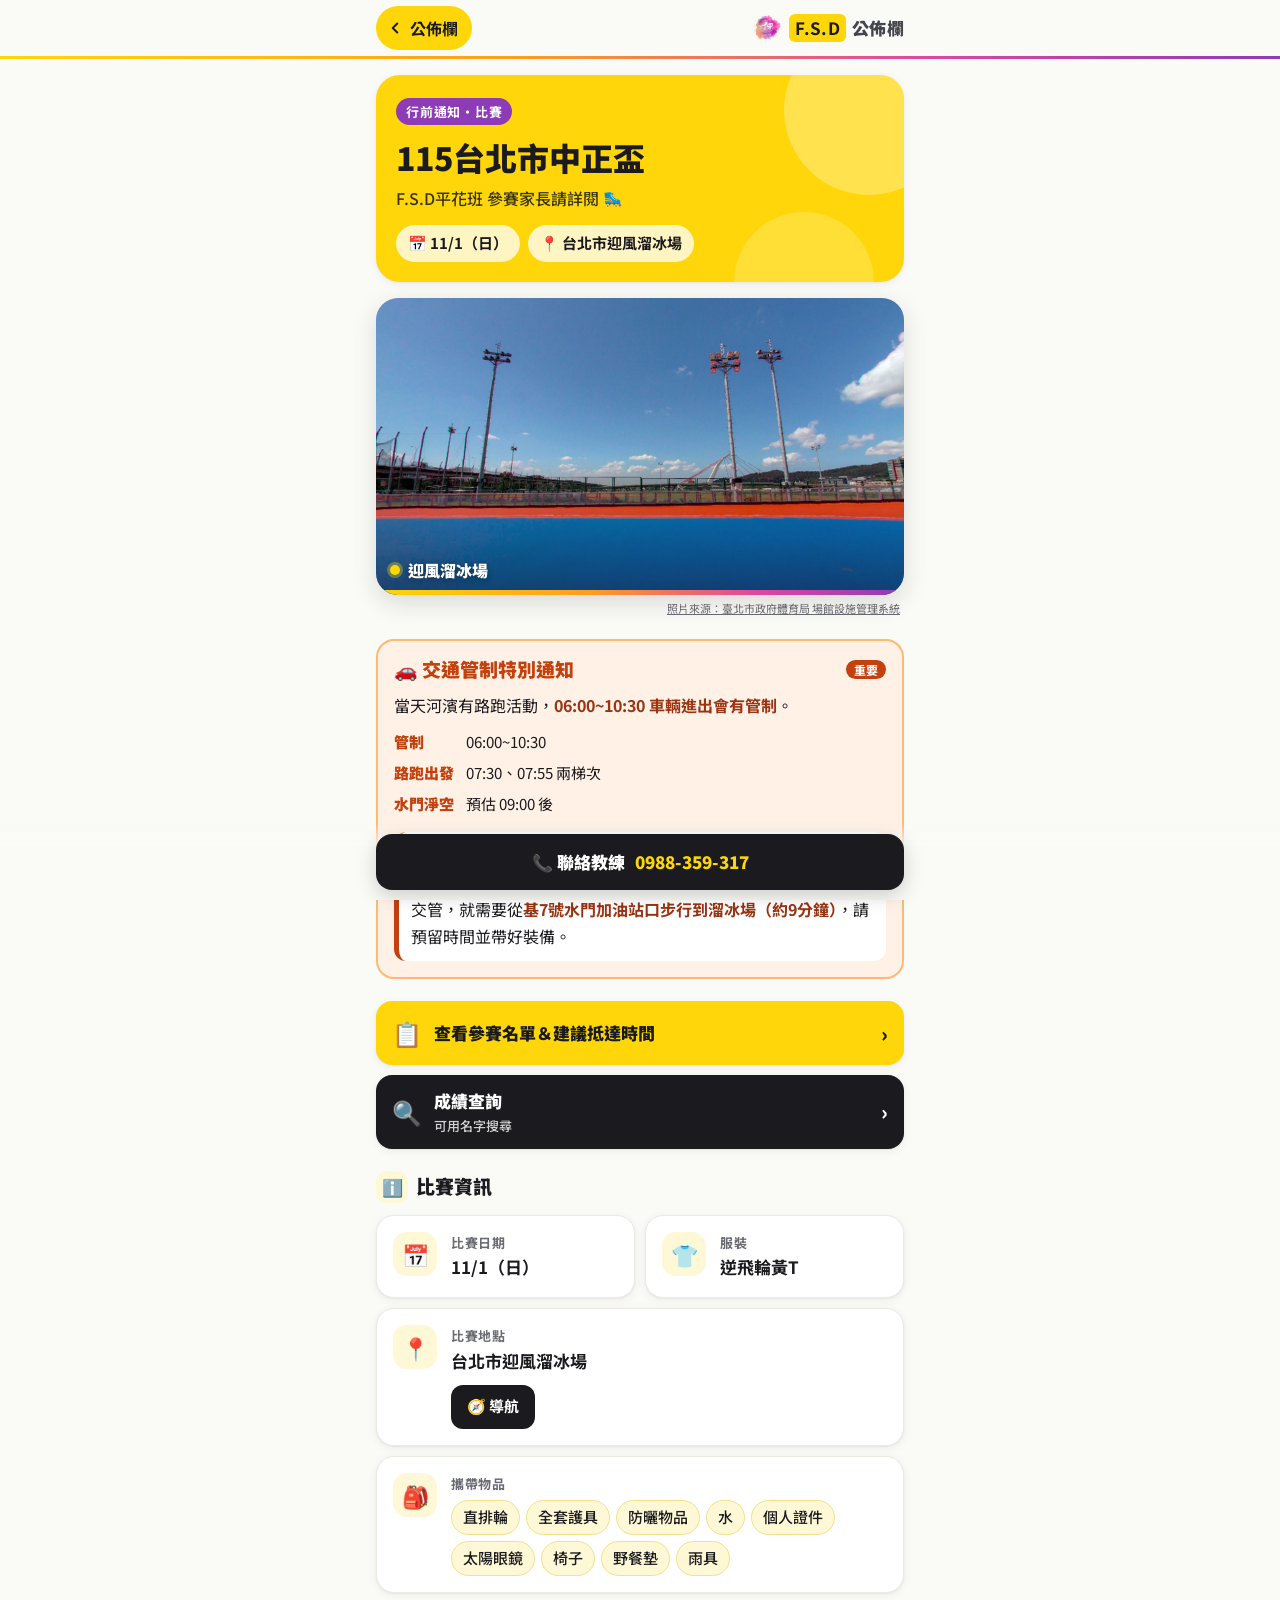
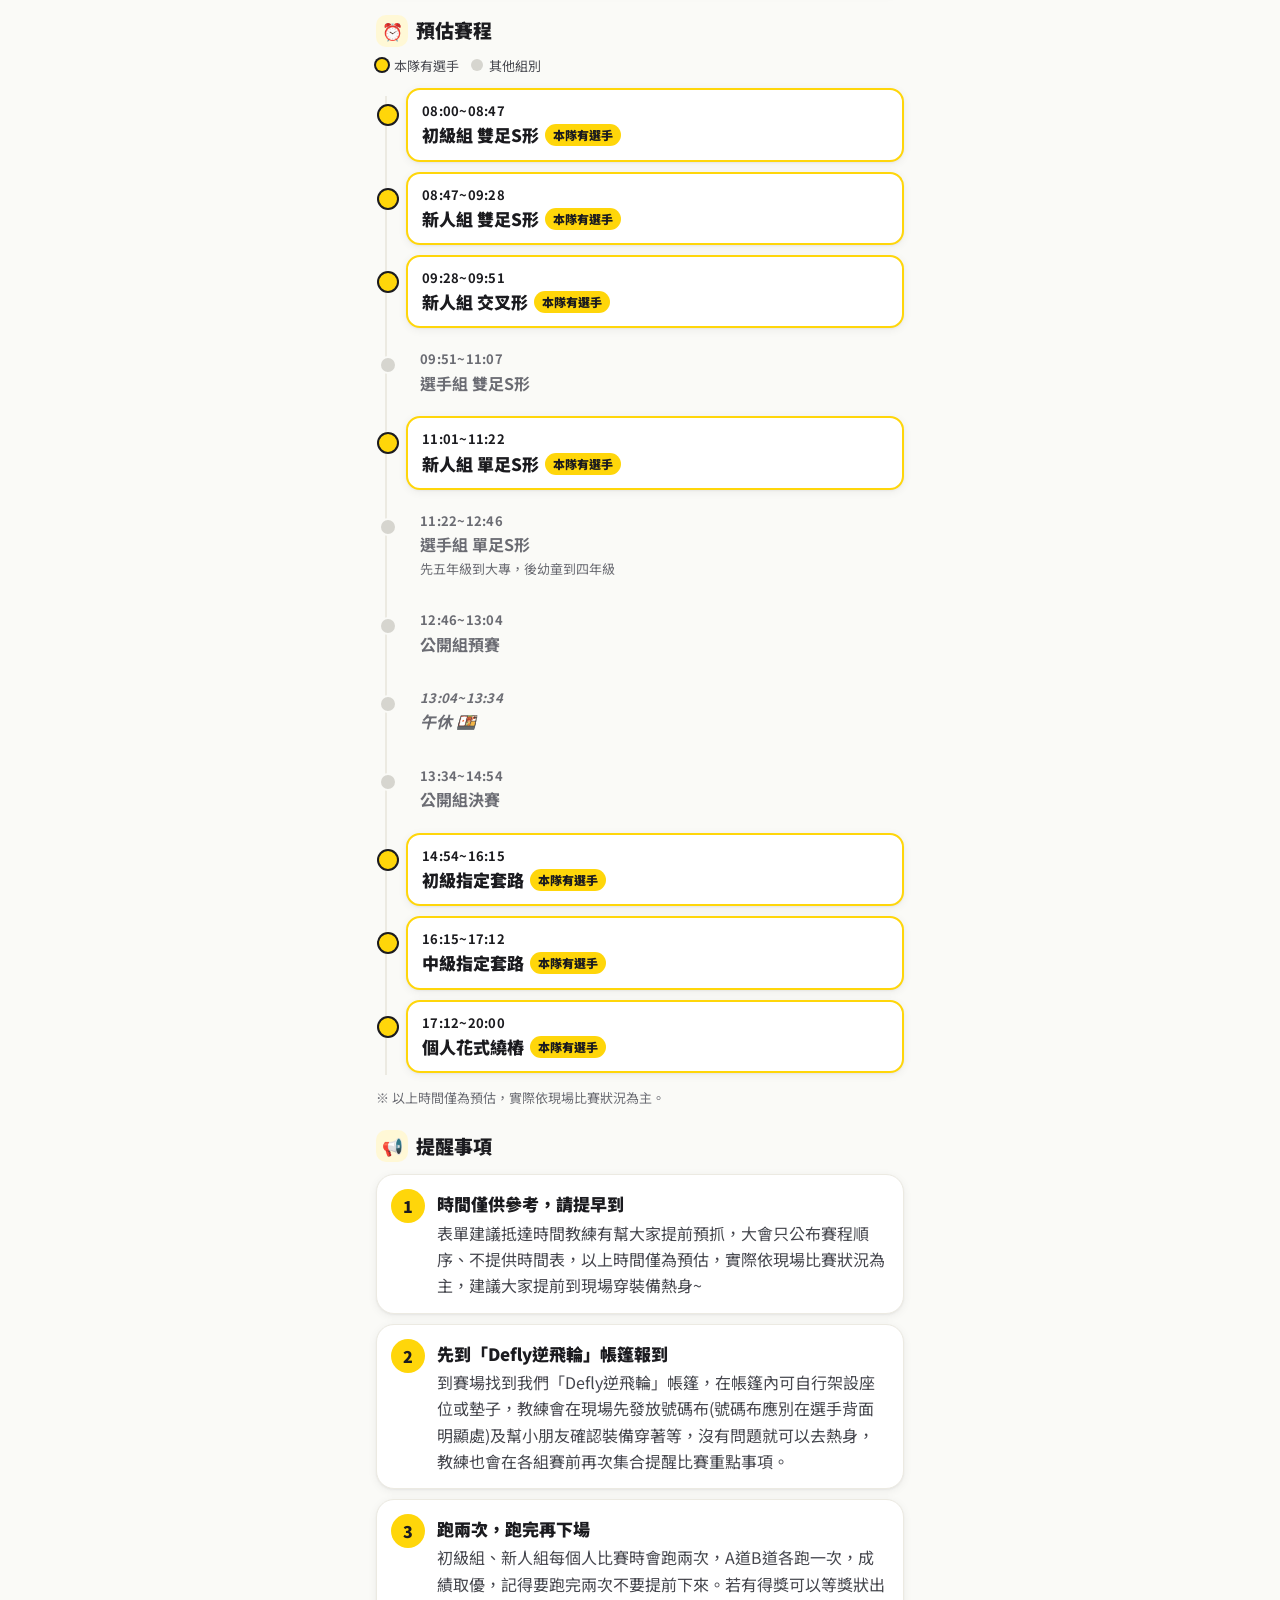
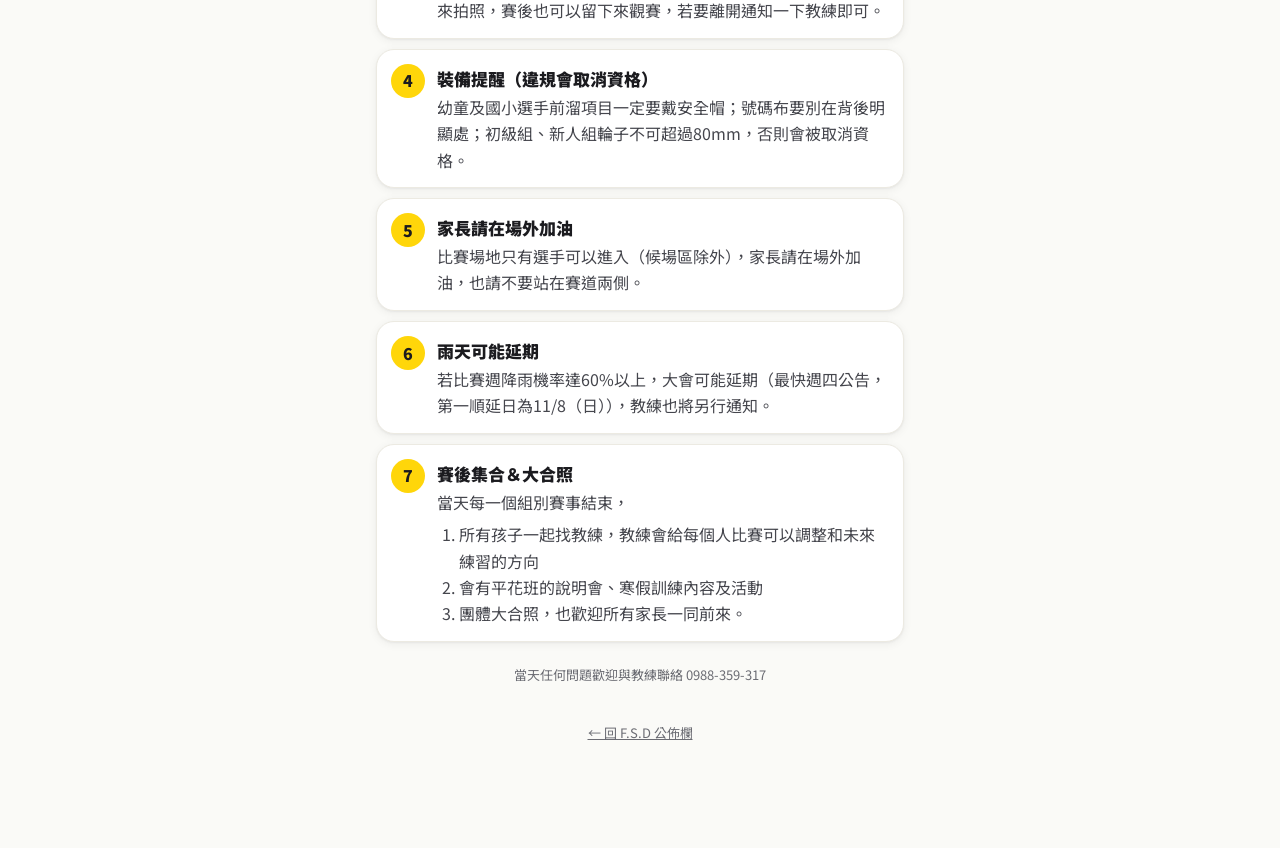
==== commit a273894a: "Update F.S.D 公佈欄" ====
--- a/notices/2026-11-01-zhongzheng-cup.html
+++ b/notices/2026-11-01-zhongzheng-cup.html
@@ -33,7 +33,7 @@
   <div class="hero">
     <span class="eyebrow">行前通知・比賽</span>
     <h1>115台北市中正盃</h1>
-    <p class="sub">Defly逆飛輪 參賽家長請詳閱 🛼</p>
+    <p class="sub">F.S.D平花班 參賽家長請詳閱 🛼</p>
     <div class="hero-meta">
       <span class="pill">📅 11/1（日）</span>
       <span class="pill">📍 台北市迎風溜冰場</span>
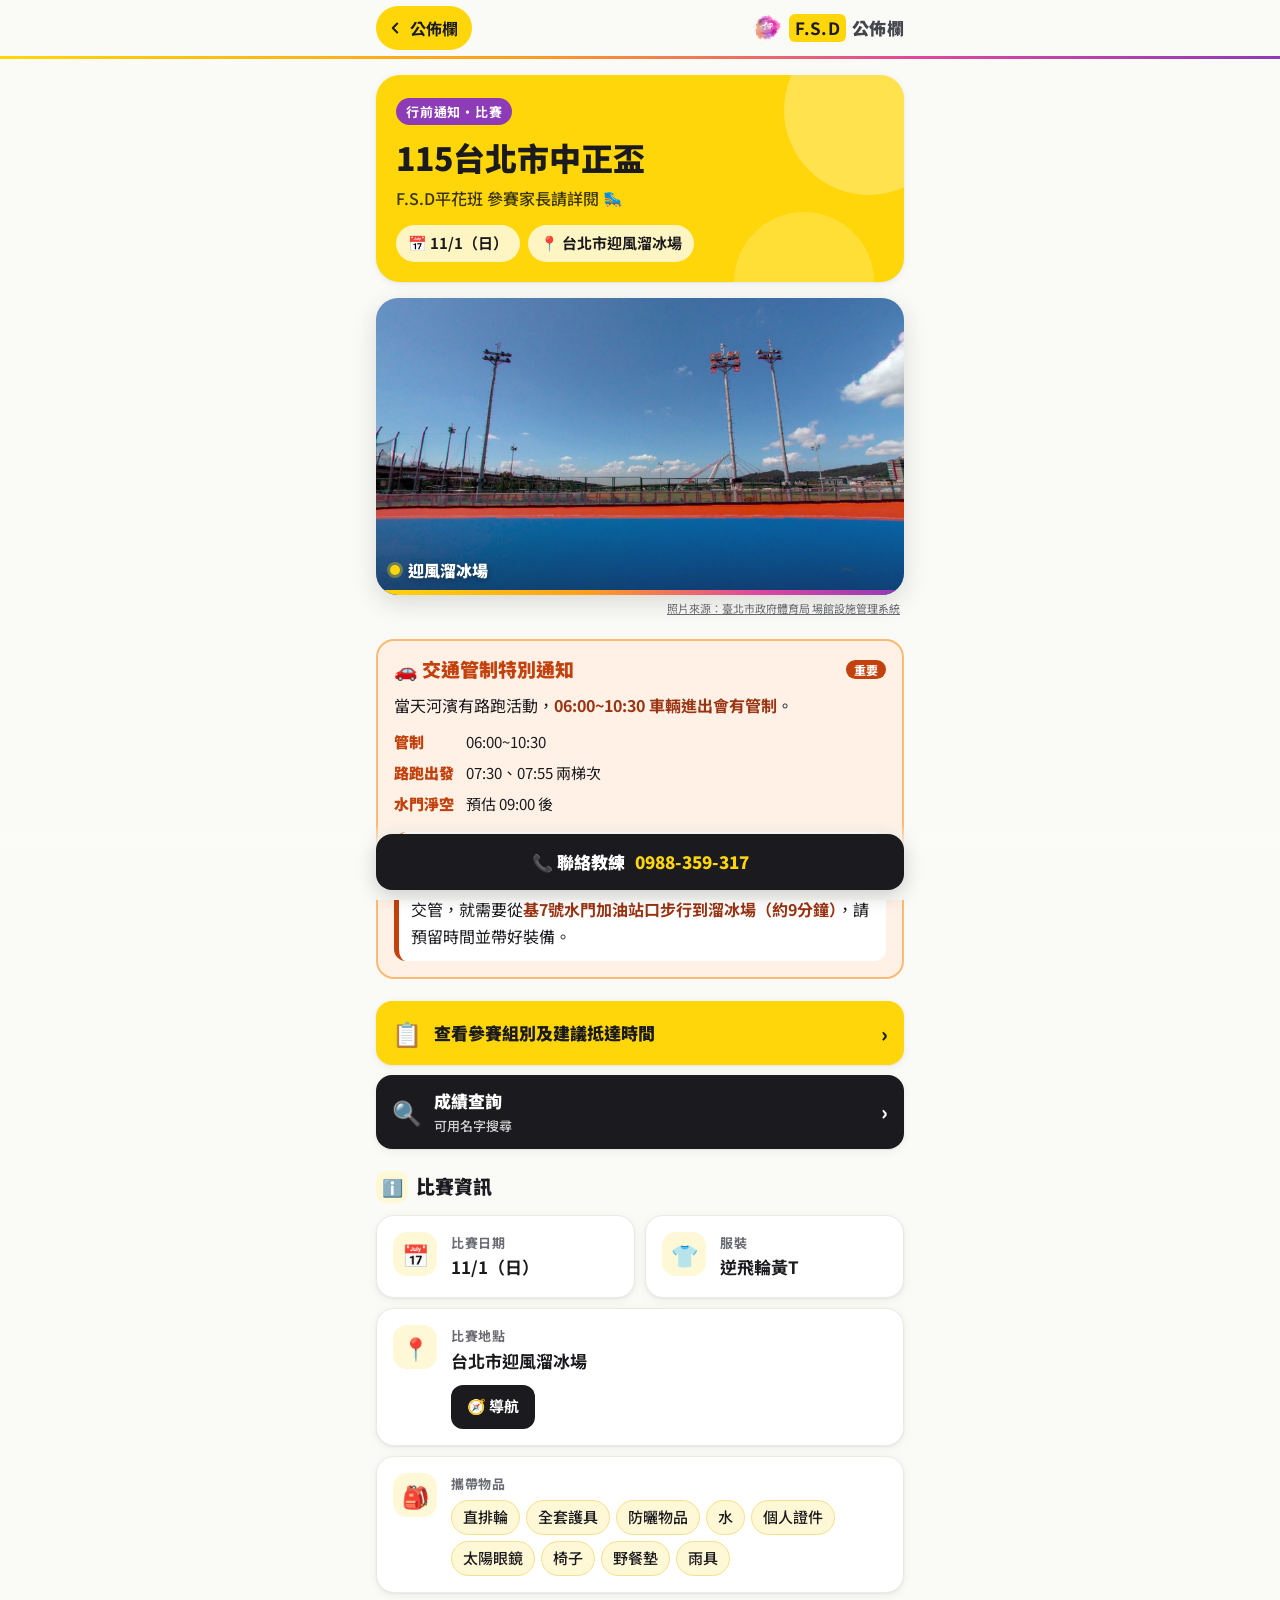
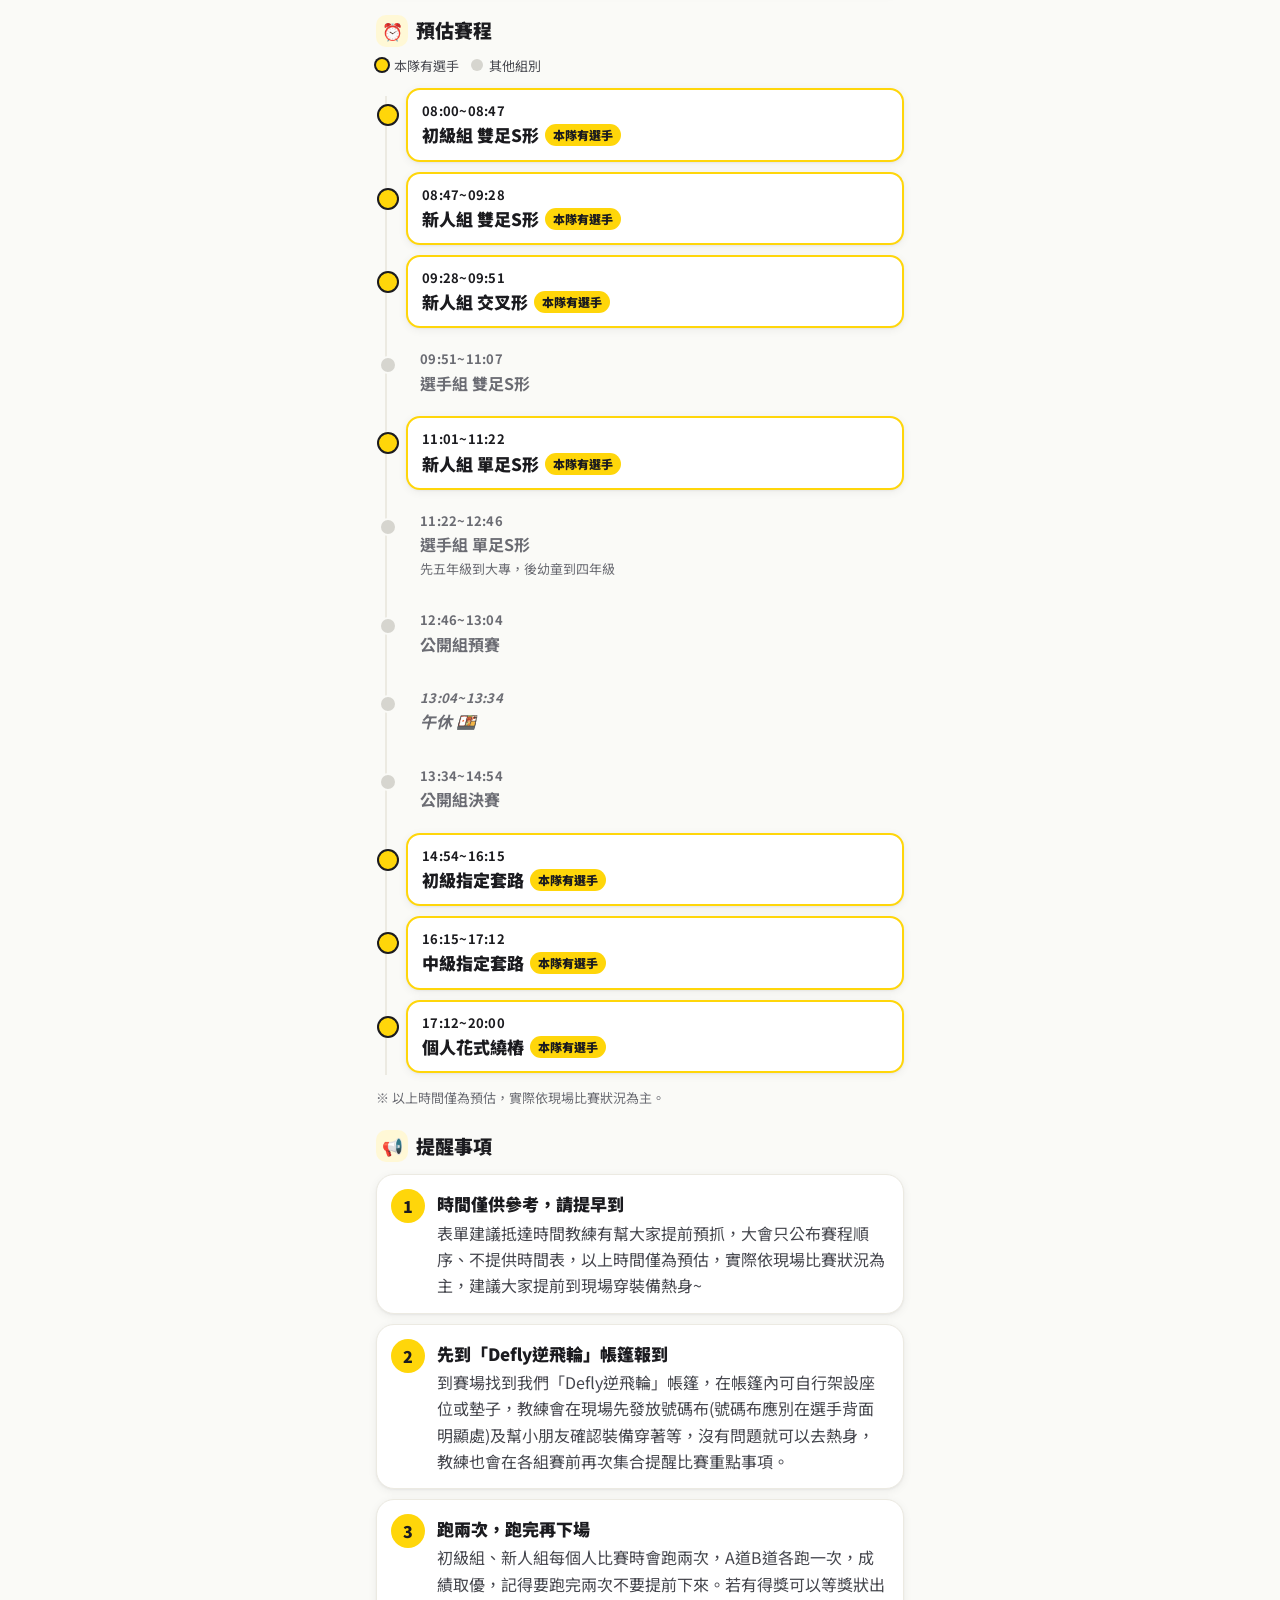
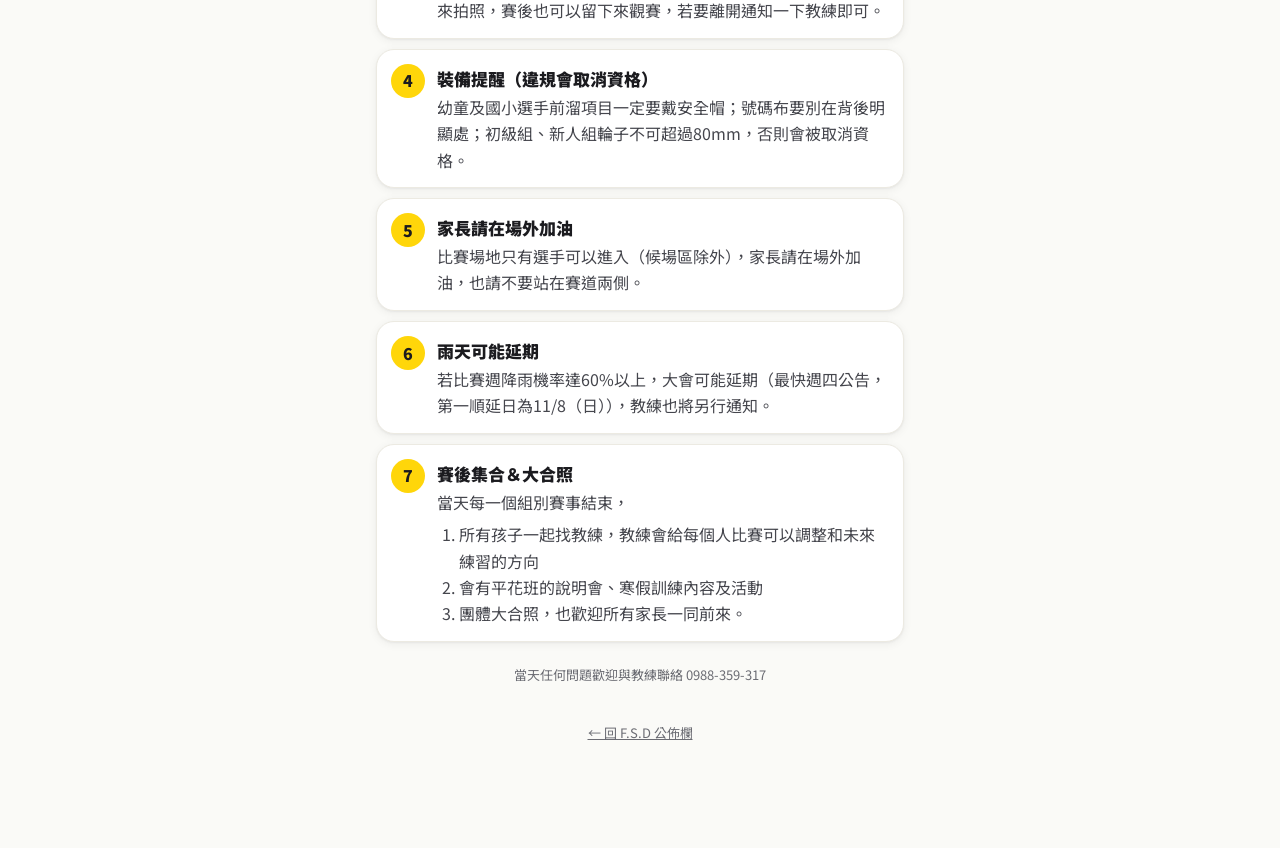
==== commit c36092cb: "Update F.S.D 公佈欄" ====
--- a/notices/2026-11-01-zhongzheng-cup.html
+++ b/notices/2026-11-01-zhongzheng-cup.html
@@ -61,7 +61,7 @@
   <section aria-labelledby="links">
     <h2 id="links" class="sr">重要連結</h2>
     <div class="btns">
-      <a class="btn btn-y" href="https://tinyurl.com/27fbesbl" target="_blank" rel="noopener"><span class="bi">📋</span><span>查看參賽名單＆建議抵達時間</span><span class="arr">›</span></a>
+      <a class="btn btn-y" href="https://docs.google.com/spreadsheets/d/1IzuHFaXDvWM-ykoddE7UMK1OY_qBrxyNMgOGOcKjByc/edit#gid=231920001" target="_blank" rel="noopener"><span class="bi">📋</span><span>查看參賽組別及建議抵達時間</span><span class="arr">›</span></a>
       <a class="btn btn-d" href="https://raceo.run/competitions/50/results" target="_blank" rel="noopener"><span class="bi">🔍</span><span>成績查詢<small>可用名字搜尋</small></span><span class="arr">›</span></a>
     </div>
   </section>
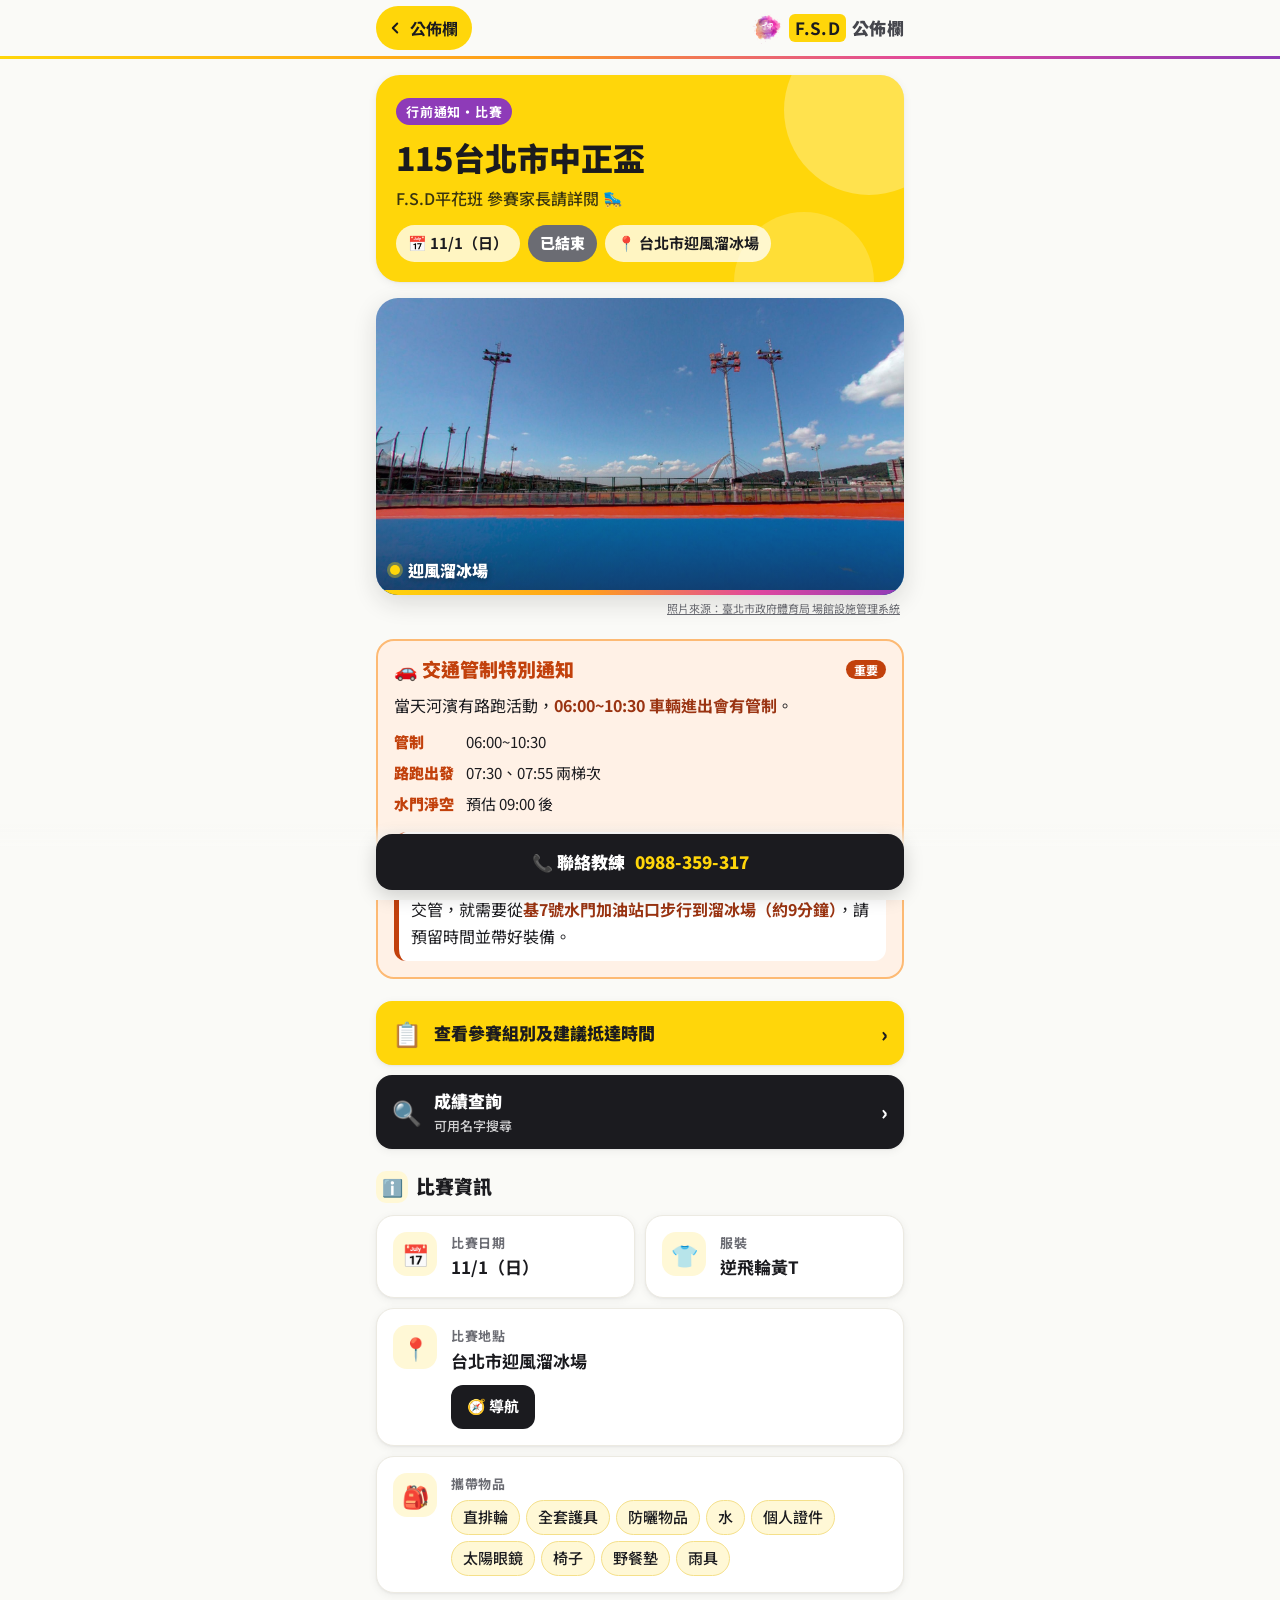
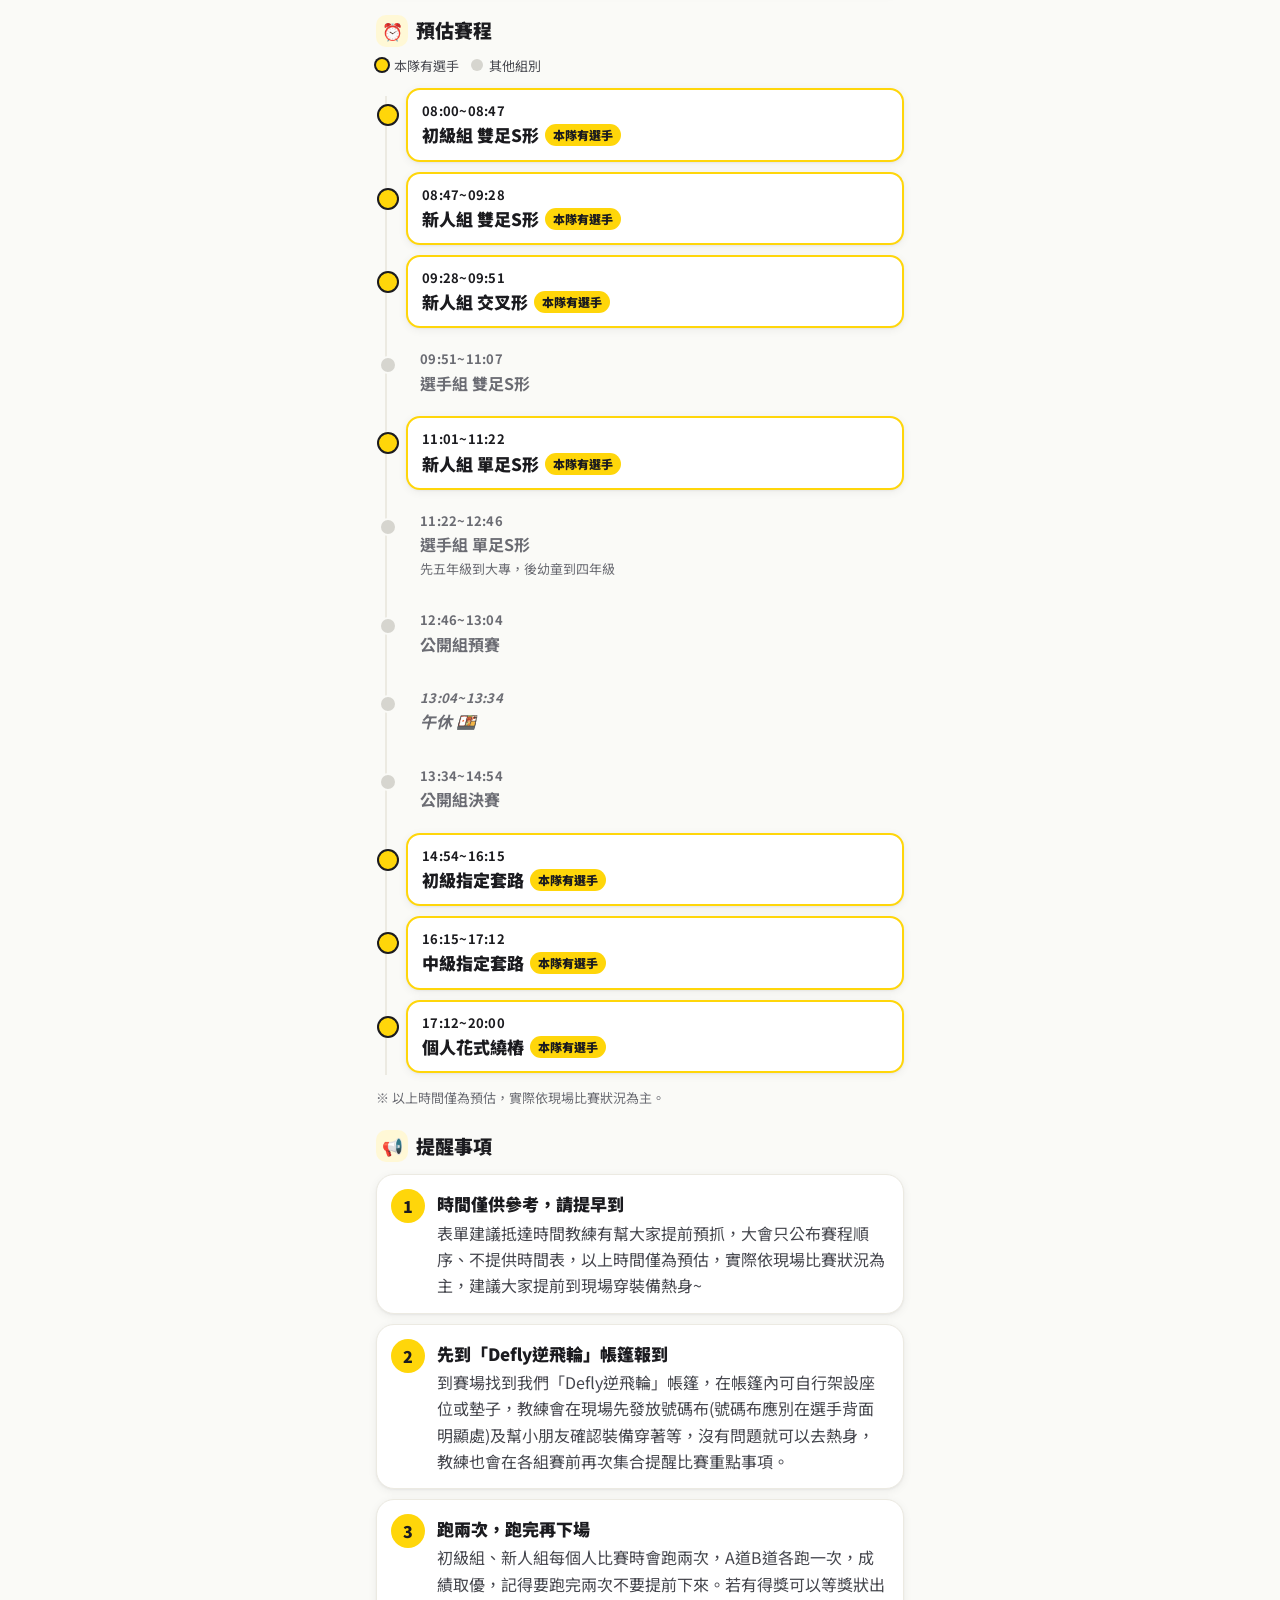
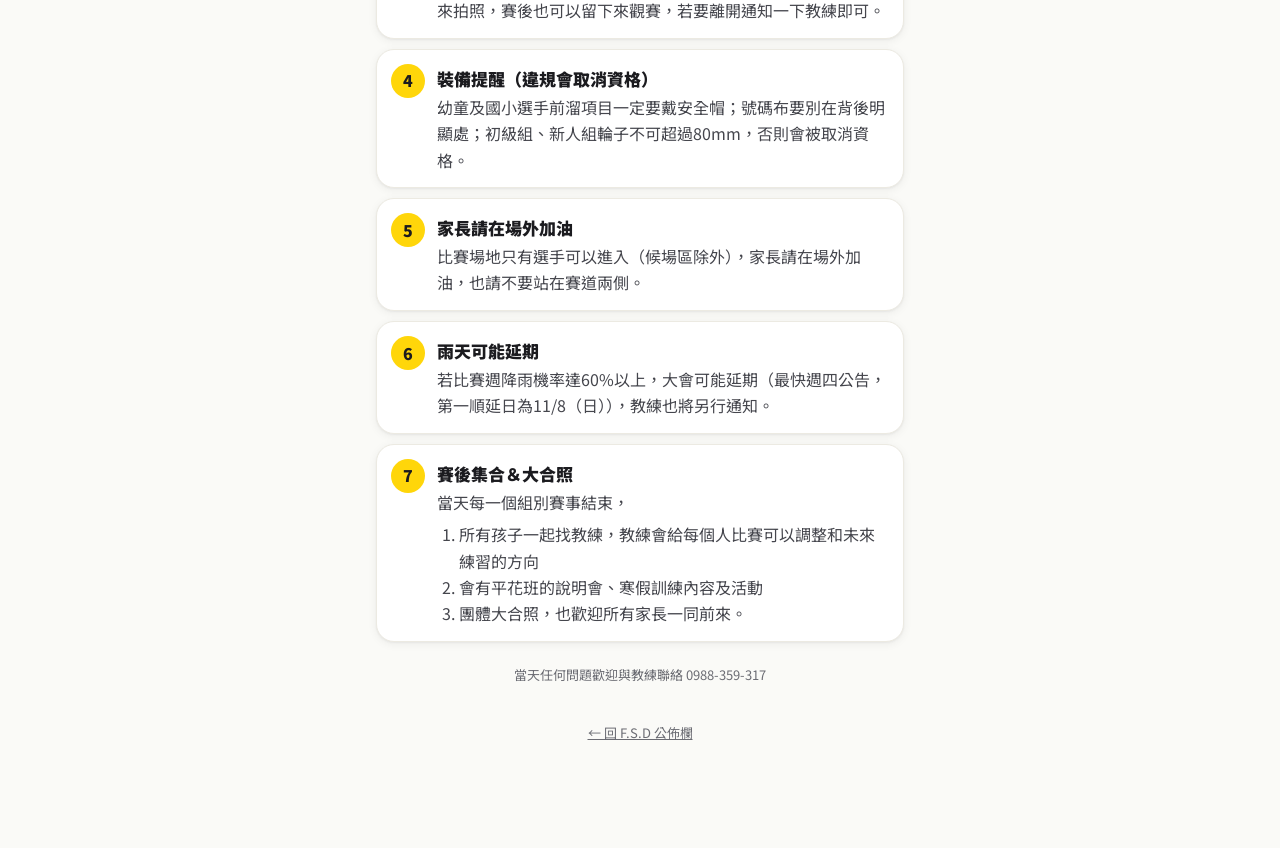
==== commit 0afe8280: "已結束的公告標上「已結束」 首頁與公告頁依結束日（可選 end_date）在瀏覽當下顯示灰色徽章。  Co-authored-by: wayneking66 <wayneking66@users.no" ====
--- a/notices/2026-11-01-zhongzheng-cup.html
+++ b/notices/2026-11-01-zhongzheng-cup.html
@@ -23,7 +23,7 @@
 <link rel="apple-touch-icon" href="../assets/apple-touch-icon.png">
 <link rel="stylesheet" href="../assets/style.css">
 </head>
-<body>
+<body data-end="2026-11-01">
 <header class="topbar"><div class="wrap">
   <a class="back" href="../index.html" aria-label="回公佈欄首頁"><svg viewBox="0 0 24 24" fill="none" stroke="currentColor" stroke-width="2.6" stroke-linecap="round" stroke-linejoin="round"><path d="M15 18l-6-6 6-6"/></svg>公佈欄</a>
   <span class="brand"><img src="../assets/logo-192.png" alt="" width="34" height="34"><b>F.S.D</b> 公佈欄</span>
@@ -116,5 +116,20 @@
 </main>
 
 <div class="callbar"><a href="tel:0988359317">📞 聯絡教練 <span>0988-359-317</span></a></div>
+<!--ENDED_JS-->
+<script>
+(function(){
+  var end=document.body.getAttribute('data-end');
+  if(!end) return;
+  var today=new Date(), t=today.getFullYear()+'-'+('0'+(today.getMonth()+1)).slice(-2)+'-'+('0'+today.getDate()).slice(-2);
+  if(end>=t) return;
+  var row=document.querySelector('.hero-meta');
+  if(!row||row.querySelector('.ended')) return;
+  var s=document.createElement('span'); s.className='pill ended'; s.textContent='已結束';
+  var first=row.querySelector('.pill');
+  if(first) first.insertAdjacentElement('afterend', s); else row.appendChild(s);
+})();
+</script>
+<!--/ENDED_JS-->
 </body>
 </html>
--- a/assets/style.css
+++ b/assets/style.css
@@ -163,6 +163,8 @@
 .filters button[aria-pressed="true"]{background:var(--p);border-color:var(--p)}
 .cat.比賽{background:var(--y);color:var(--ink)}
 .new{background:var(--pk)}
+.ended{font-size:12px;font-weight:900;color:#fff;background:var(--muted);padding:2px 8px;border-radius:999px}
+.pill.ended{font-size:15px;padding:6px 12px}
 .item{border-left:5px solid var(--y)}
 .item.活動{border-left-color:var(--pk)}
 .item .more{border-bottom-color:var(--pk)}
